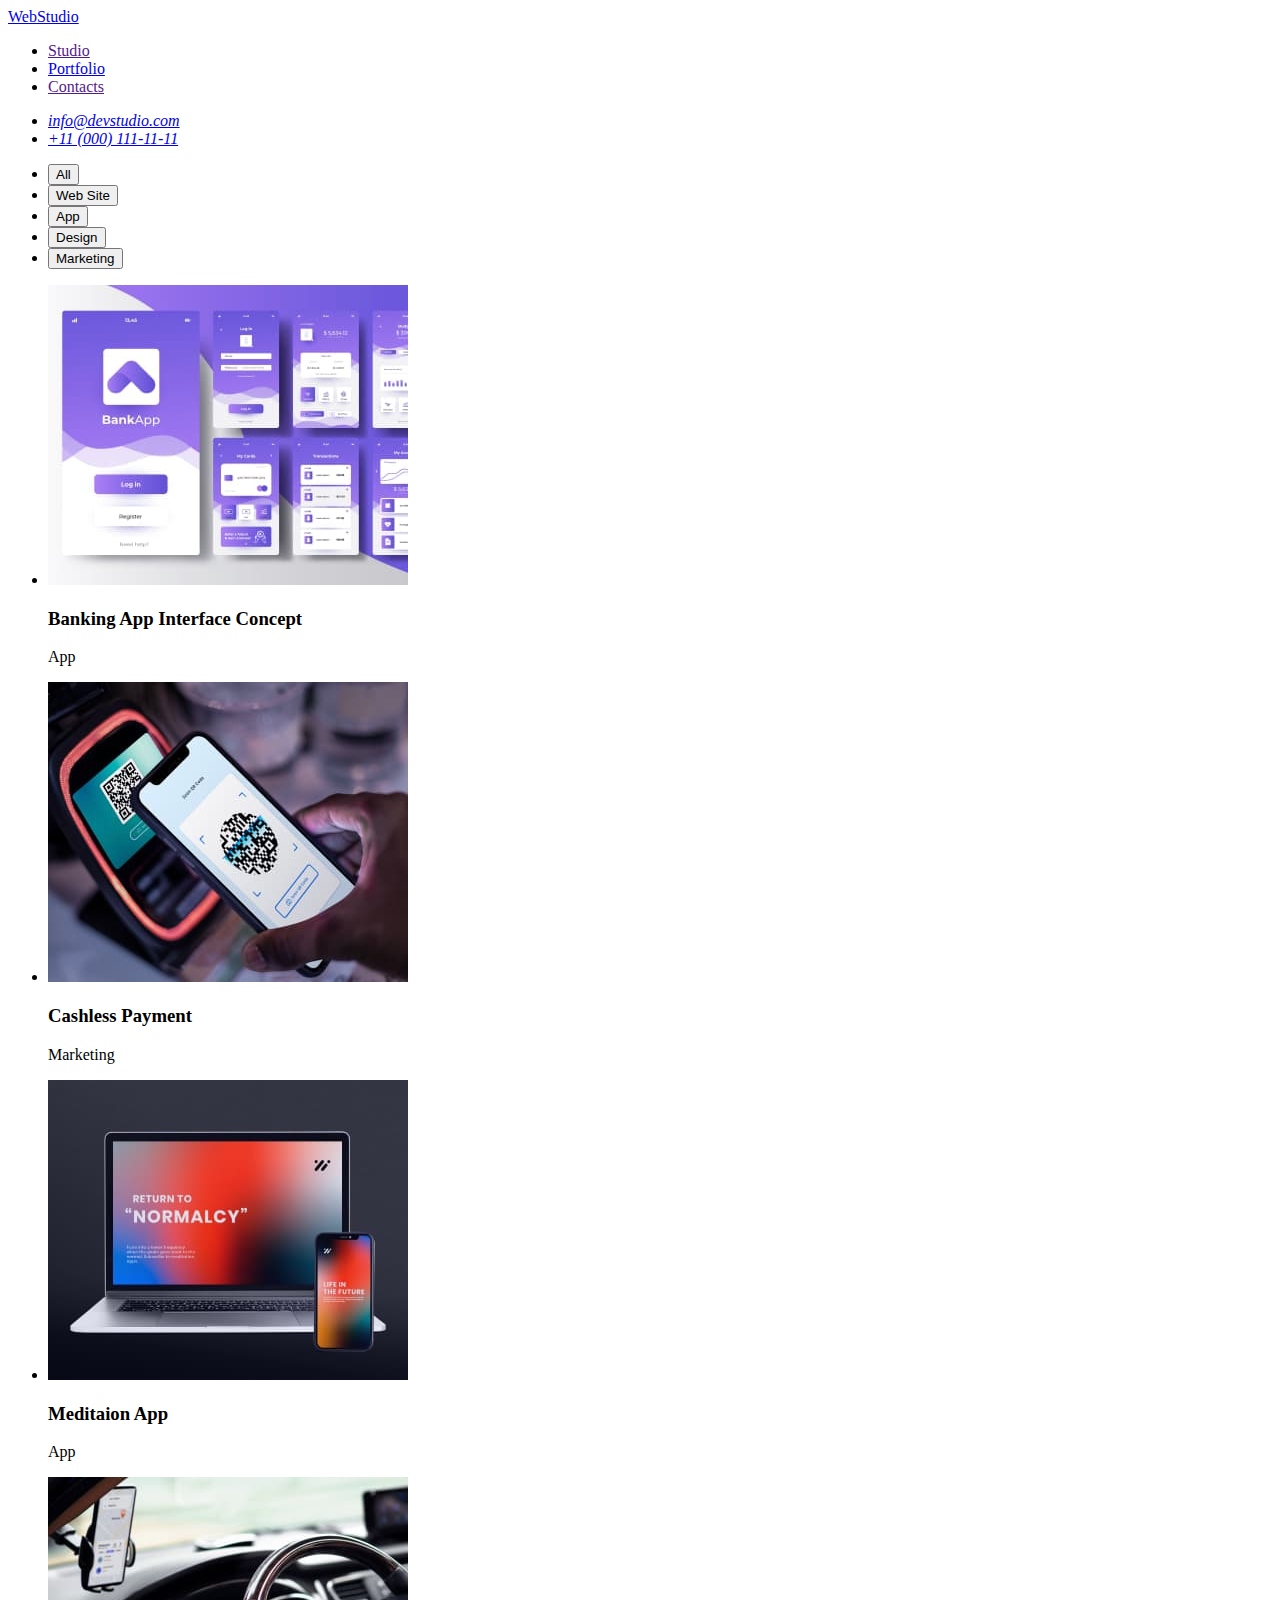
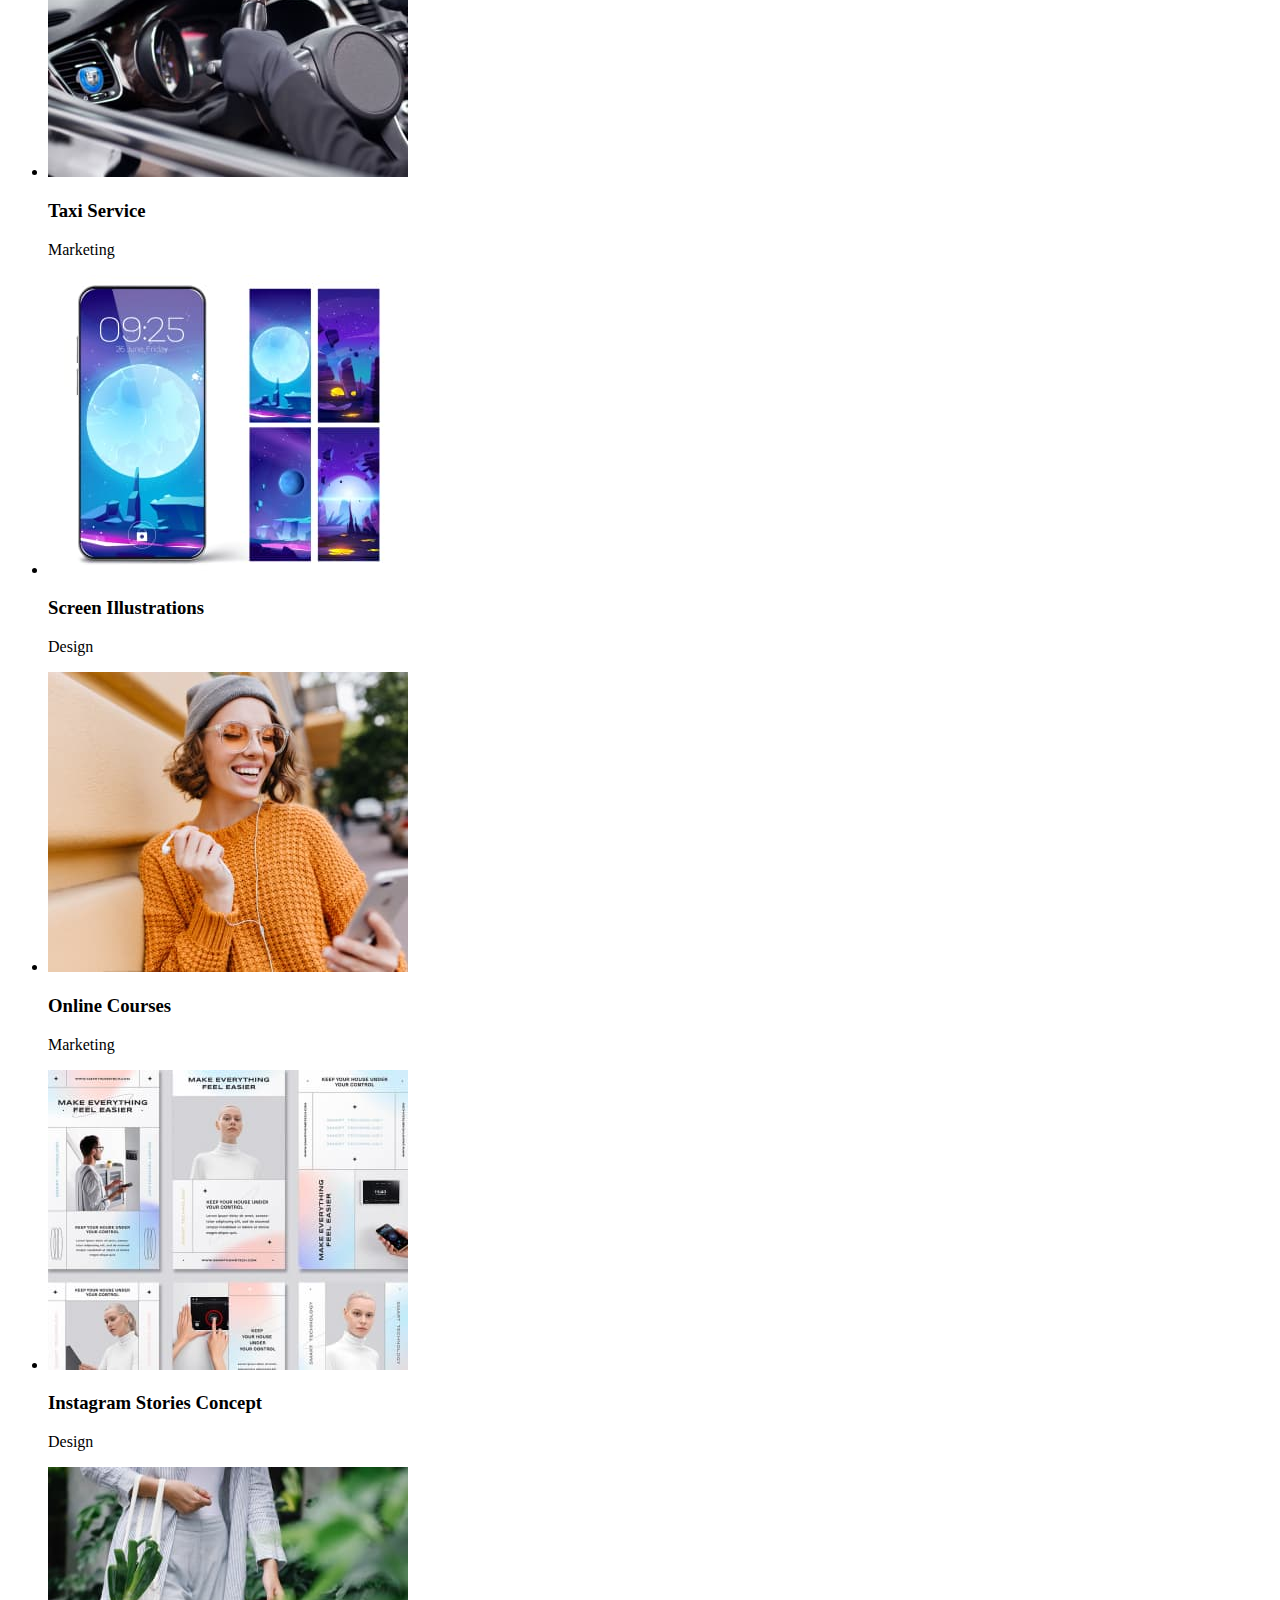
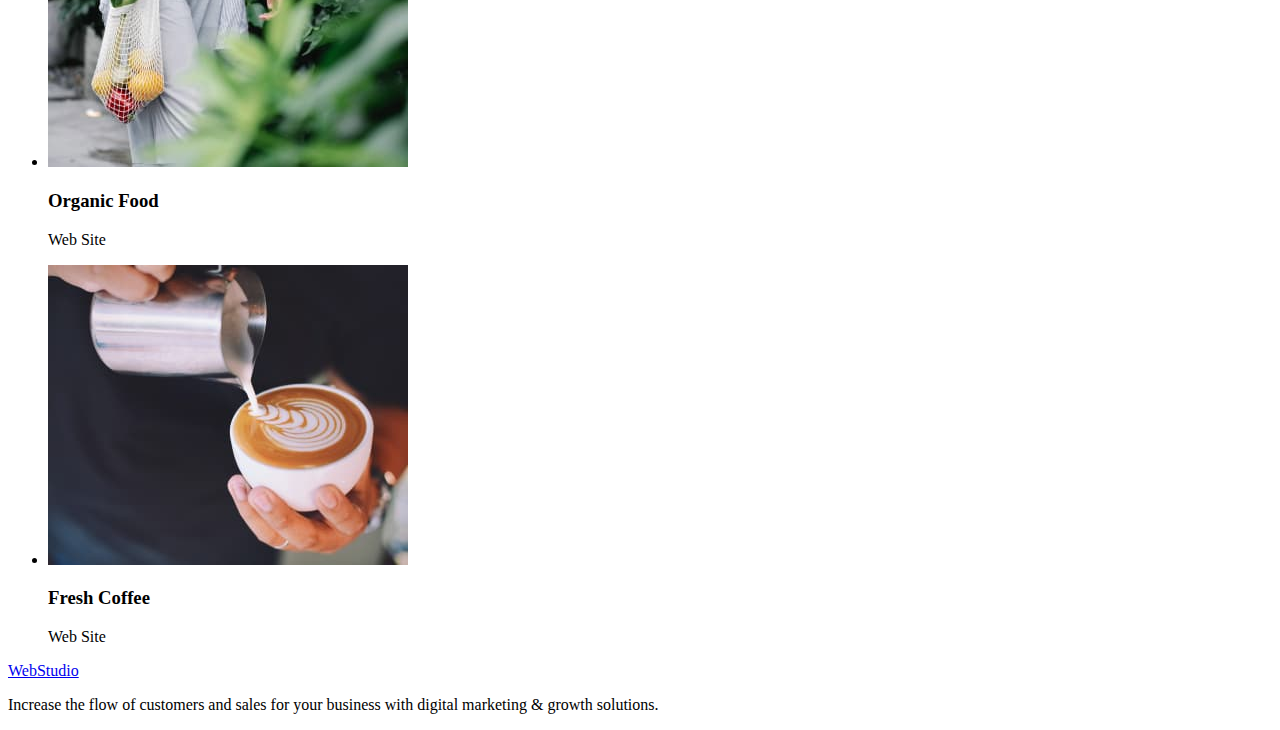
==== portfolio.htm @ b7dec353 "підключення стилів" ====
<!DOCTYPE html>
<html lang="en">

<head>
    <meta charset="UTF-8">
    <meta http-equiv="X-UA-Compatible" content="IE=edge">
    <meta name="viewport" content="width=device-width, initial-scale=1.0">
    <title>Портфоліо</title>
    <link rel="stylesheet" href="css/style.css">
</head>

<body>
    <header>
        <nav>
            <a href="./index.html">WebStudio</a>

            <ul>
                <li><a href="">Studio</a></li>
                <li><a href="./portfolio.htm">Portfolio</a></li>
                <li><a href="">Contacts</a></li>
            </ul>
        </nav>

        <address>
            <ul>
                <li><a href="mailto:info@devstudio.com">info@devstudio.com</a></li>
                <li><a href="tel:+110001111111">+11 (000) 111-11-11</a></li>
            </ul>
        </address>

    </header>
    <main>
        <section>
            <ul>
                <li>
                    <button type="button" id="">All</button>
                </li>
                <li>
                    <button type="button" id="">Web Site</button>
                </li>
                <li>
                    <button type="button" id="">App</button>
                </li>
                <li>
                    <button type="button" id="">Design</button>
                </li>
                <li><button type="button" id="">Marketing</button>
                </li>
            </ul>
        </section>
        <section>
            <ul>
                <li>
                    <img src="./images/img.jpg" alt="banking app" width="360">
                    <h3>Banking App Interface Concept</h3>
                    <p>App</p>
                </li>
                <li>
                    <img src="./images/qar.jpg" alt="cashless payment" width="360">
                    <h3>Cashless Payment</h3>
                    <p>Marketing</p>
                </li>
                <li>
                    <img src="./images/nout.jpg" alt="meditaion app" width="360">
                    <h3>Meditaion App</h3>
                    <p>App</p>
                </li>
                <li>
                    <img src="./images/car.jpg" alt="taxi service" width="360">
                    <h3>Taxi Service</h3>
                    <p>Marketing</p>
                </li>
                <li>
                    <img src="./images/fon.jpg" alt="screen illustrations" width="360">
                    <h3>Screen Illustrations</h3>
                    <p>Design</p>
                </li>
                <li>
                    <img src="./images/gerl.jpg" alt="online courses" width="360">
                    <h3>Online Courses</h3>
                    <p>Marketing</p>
                </li>
                <li>
                    <img src="./images/saints.jpg" alt="instagram stories concept" width="360">
                    <h3>Instagram Stories Concept</h3>
                    <p>Design</p>
                </li>
                <li>
                    <img src="./images/prodyktu.jpg" alt="organic food" width="360">
                    <h3>Organic Food</h3>
                    <p>Web Site</p>
                </li>
                <li>
                    <img src=".//images/coffee.jpg" alt="organic food" width="360">
                    <h3>Fresh Coffee</h3>
                    <p>Web Site</p>
                </li>
            </ul>
        </section>

    </main>
    <footer>
        <a href="./index.html">WebStudio</a>
        <p>Increase the flow of customers and sales for your business with digital marketing & growth solutions.</p>
    </footer>

</body>

</html>
---- css/style.css ----
:root{
--primary-text-color:#2E2F42;
--title-text-color:#434455;
--accent-color:#404BBF;


}

body {
    color: 434455;
    background-color: #fff;
}
.list {
    list-style: none;
}
/*колір основного тексту NAVY BLUE  #2E2F42*/
/*другорядний текст SLATE #434455*/
/*білий #FFFFFF*/
/*акцент #404BBF;*/
/*посилання IRIS #4D5AE5;*/
/*контейнер посилання #E7E9FC*/
/* CLOUD #F4F4FD;*/

.logo{
    #4D5AE5;
}

/* site nav */
.site-nav .link {
    color:var(--primary-text-color)
}
.site-nav .link:hover,
.site-nav .link:focus{
    color:var(--accent-color)
}
/* hero */
.hero{
    
}
.hero-title{
    color: #FFFFFF;
}

/* section */
.section{
    color: var(--primary-text-color)
}
.section-name{

}
.section-title{
    color:var(--title-text-color)
}
.feature-text{
    color: var(--title-text-color)
}
/* feature */
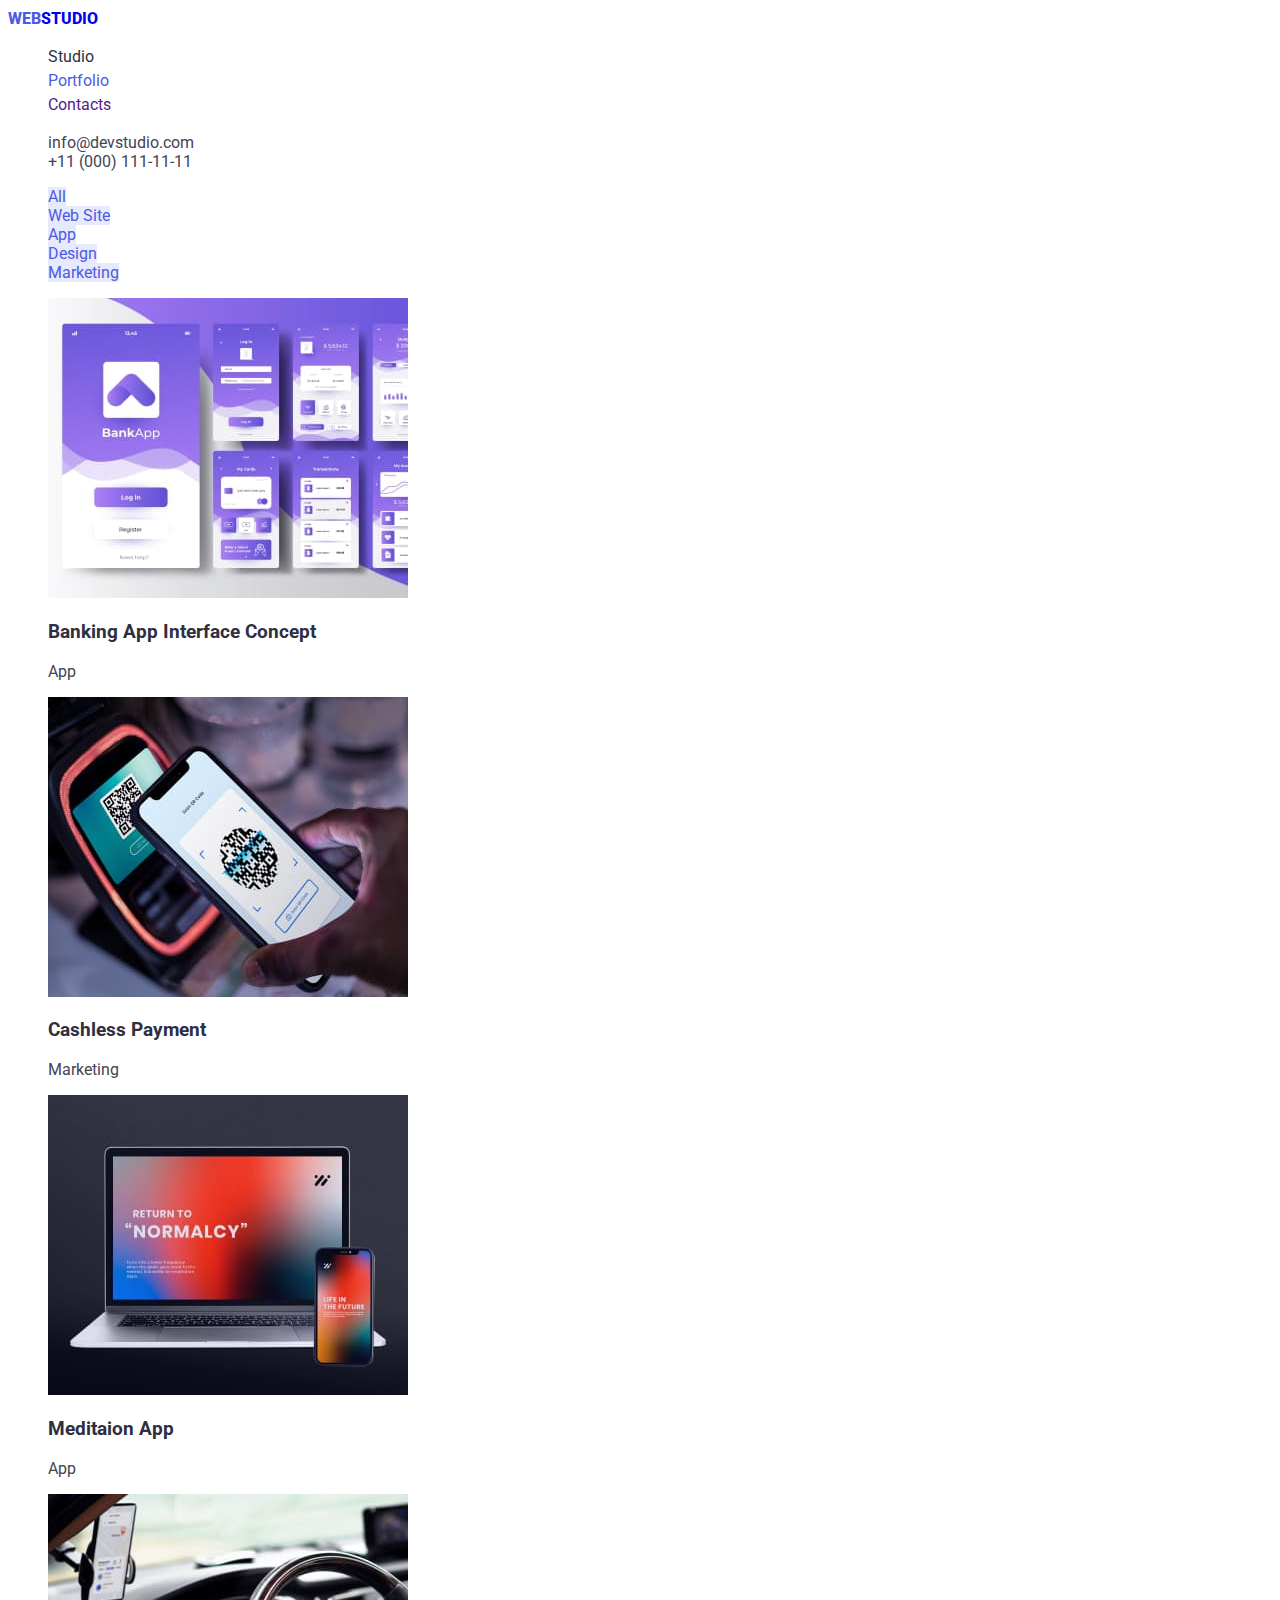
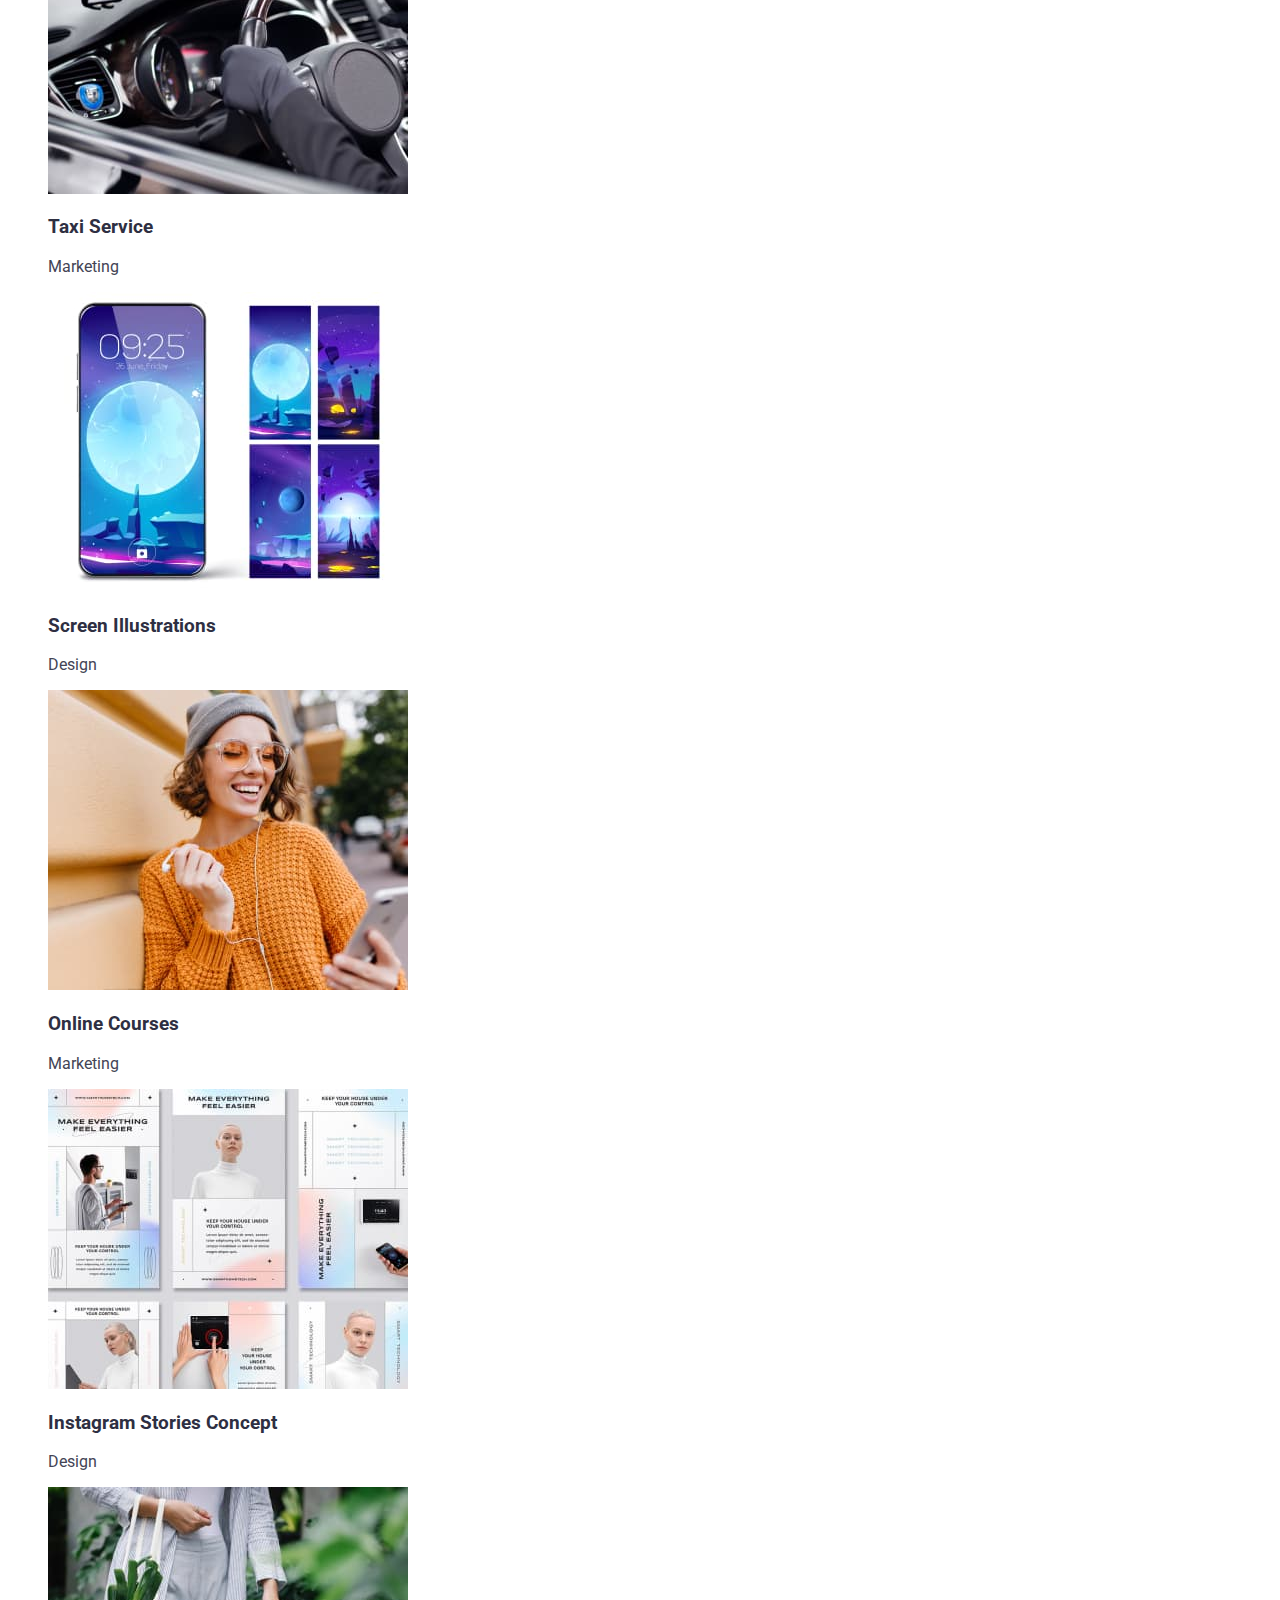
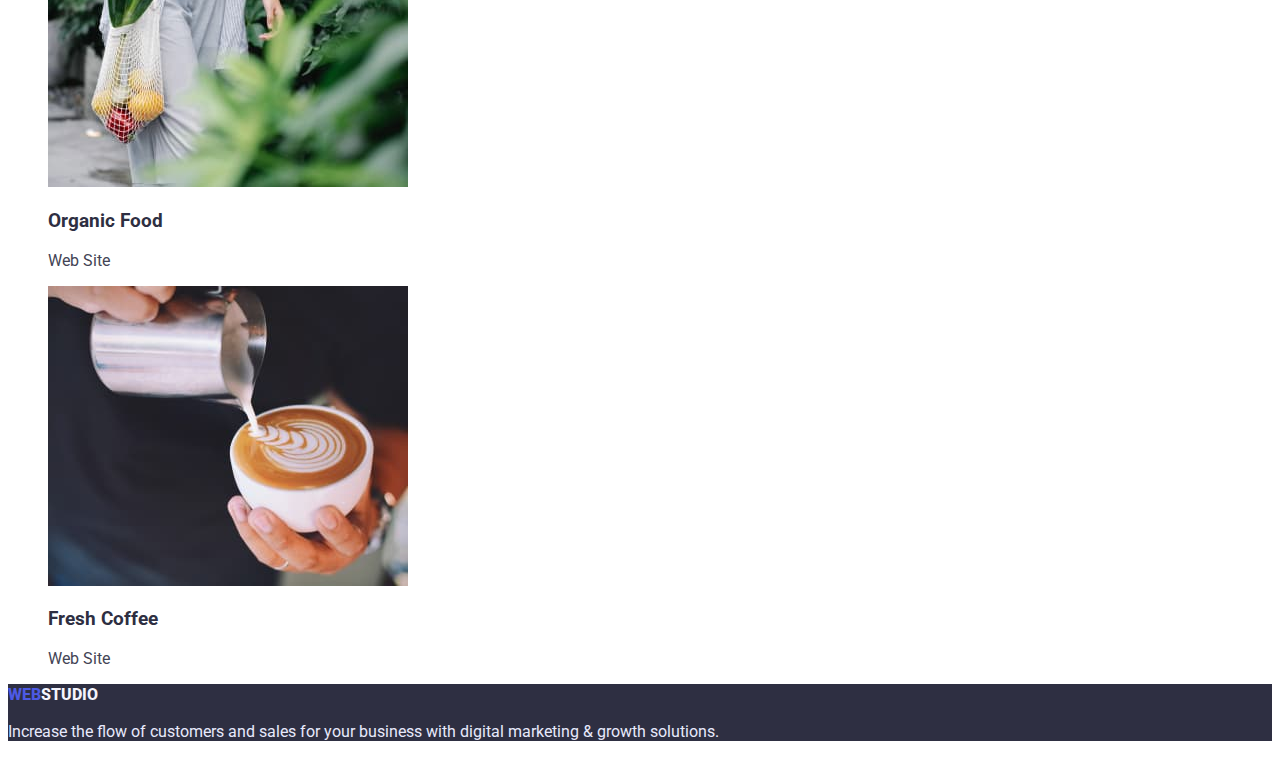
==== commit 6fabc8ce: "logo" ====
--- a/portfolio.htm
+++ b/portfolio.htm
@@ -6,102 +6,108 @@
     <meta http-equiv="X-UA-Compatible" content="IE=edge">
     <meta name="viewport" content="width=device-width, initial-scale=1.0">
     <title>Портфоліо</title>
+    <link rel="preconnect" href="https://fonts.googleapis.com">
+    <link rel="preconnect" href="https://fonts.gstatic.com" crossorigin>
+    <link href="https://fonts.googleapis.com/css2?family=Raleway:wght@800&family=Roboto:wght@400;500;700;900&display=swap"
+        rel="stylesheet">
     <link rel="stylesheet" href="css/style.css">
 </head>
 
 <body>
     <header>
         <nav>
-            <a href="./index.html">WebStudio</a>
+            <a href="./index.html" class="logo-header"><span class="web">Web</span>Studio</a>
 
-            <ul>
-                <li><a href="">Studio</a></li>
-                <li><a href="./portfolio.htm">Portfolio</a></li>
-                <li><a href="">Contacts</a></li>
+            <ul class="site-nav list">
+                <li><a href="./index.html" class="link">Studio</a></li>
+                <li><a href="./portfolio.htm" class="link current">Portfolio</a></li>
+                <li><a href="" class="linc">Contacts</a></li>
             </ul>
         </nav>
 
         <address>
-            <ul>
-                <li><a href="mailto:info@devstudio.com">info@devstudio.com</a></li>
-                <li><a href="tel:+110001111111">+11 (000) 111-11-11</a></li>
+            <ul class="auth-nav list">
+                <li><a href="mailto:info@devstudio.com" class="link">info@devstudio.com</a></li>
+                <li><a href="tel:+110001111111" class="link">+11 (000) 111-11-11</a></li>
             </ul>
         </address>
 
     </header>
     <main>
         <section>
-            <ul>
+            <ul class="button list">
                 <li>
-                    <button type="button" id="">All</button>
+                    <a href="" class="button secondary">All</a>
                 </li>
                 <li>
-                    <button type="button" id="">Web Site</button>
+                    <a href="" class="button secondary">Web Site</a>
                 </li>
                 <li>
-                    <button type="button" id="">App</button>
+                    <a href="" class="button secondary">App</a>
                 </li>
                 <li>
-                    <button type="button" id="">Design</button>
+                    <a href="" class="button secondary">Design</a>
                 </li>
-                <li><button type="button" id="">Marketing</button>
+                <li><a href="" class="button secondary">Marketing</a>
                 </li>
             </ul>
         </section>
-        <section>
-            <ul>
+        <section class="section">
+            <h1 class="visually-hidden"></h1>
+            <ul class="products list">
                 <li>
                     <img src="./images/img.jpg" alt="banking app" width="360">
-                    <h3>Banking App Interface Concept</h3>
+                    <h3 class="title">Banking App Interface Concept</h3>
                     <p>App</p>
                 </li>
                 <li>
                     <img src="./images/qar.jpg" alt="cashless payment" width="360">
-                    <h3>Cashless Payment</h3>
+                    <h3 class="title">Cashless Payment</h3>
                     <p>Marketing</p>
                 </li>
                 <li>
                     <img src="./images/nout.jpg" alt="meditaion app" width="360">
-                    <h3>Meditaion App</h3>
+                    <h3 class="title">Meditaion App</h3>
                     <p>App</p>
                 </li>
                 <li>
                     <img src="./images/car.jpg" alt="taxi service" width="360">
-                    <h3>Taxi Service</h3>
+                    <h3 class="title">Taxi Service</h3>
                     <p>Marketing</p>
                 </li>
                 <li>
                     <img src="./images/fon.jpg" alt="screen illustrations" width="360">
-                    <h3>Screen Illustrations</h3>
+                    <h3 class="title">Screen Illustrations</h3>
                     <p>Design</p>
                 </li>
                 <li>
                     <img src="./images/gerl.jpg" alt="online courses" width="360">
-                    <h3>Online Courses</h3>
+                    <h3 class="title">Online Courses</h3>
                     <p>Marketing</p>
                 </li>
                 <li>
                     <img src="./images/saints.jpg" alt="instagram stories concept" width="360">
-                    <h3>Instagram Stories Concept</h3>
+                    <h3 class="title">Instagram Stories Concept</h3>
                     <p>Design</p>
                 </li>
                 <li>
                     <img src="./images/prodyktu.jpg" alt="organic food" width="360">
-                    <h3>Organic Food</h3>
+                    <h3 class="title">Organic Food</h3>
                     <p>Web Site</p>
                 </li>
                 <li>
                     <img src=".//images/coffee.jpg" alt="organic food" width="360">
-                    <h3>Fresh Coffee</h3>
+                    <h3 class="title">Fresh Coffee</h3>
                     <p>Web Site</p>
                 </li>
             </ul>
         </section>
 
     </main>
-    <footer>
-        <a href="./index.html">WebStudio</a>
-        <p>Increase the flow of customers and sales for your business with digital marketing & growth solutions.</p>
+    <footer class="footer">
+        <a href="./index.html" class="logo-footer"><span class="web">Web</span><span class="studio">studio</span></a>
+        <p class="title">Increase the flow of customers and sales for your business with digital marketing &amp; growth
+            solutions.</p>
     </footer>
 
 </body>
--- a/css/style.css
+++ b/css/style.css
@@ -2,14 +2,32 @@
 --primary-text-color:#2E2F42;
 --title-text-color:#434455;
 --accent-color:#404BBF;
+--background-color: #fff;
+--button-color: #4D5AE5;
+--button-secondary:#E7E9FC;
+--footer-text: #E7E9FC;
+--logo-web:#4D5AE5;
+--logo-footer-studio:#F4F4FD;
+--wite-color-text:#fff;
+--background-team:#F4F4FD;
+
+
 
 
 }
 
 body {
-    color: 434455;
-    background-color: #fff;
+    color: var(--title-text-color);
+    background-color: var(--background-color);
+
+    font-family: roboto, sans-serif; 
 }
+a {
+    outline:none;
+    text-decoration: none;
+}
+
+
 .list {
     list-style: none;
 }
@@ -21,38 +39,128 @@
 /*контейнер посилання #E7E9FC*/
 /* CLOUD #F4F4FD;*/
 
-.logo{
-    #4D5AE5;
+/* logo-header */
+
+.logo-header{
+    text-transform: uppercase; cursive;
+    font-weight: 800;
+    line-height: 1.33;
 }
+.web{
+    color: var(--logo-web);
+}
+
+/* logo-footer */
+
+.logo-footer{
+    text-transform: uppercase; cursive;
+    font-weight: 800;
+    line-height: 1.34;
+}
+.web {
+    color: var(--logo-web);
+}
+.studio{
+    color: var(--logo-footer-studio);
+}
+
 
 /* site nav */
 .site-nav .link {
     color:var(--primary-text-color)
 }
-.site-nav .link:hover,
+.site-nav .link:hover, 
 .site-nav .link:focus{
     color:var(--accent-color)
 }
+.site-nav .link.current {
+    color: var(--button-color);
+}
+.site-nav{
+    line-height: 1.5;
+}
+.auth-nav .link{
+    color: var(--title-text-color);
+}
+/* address */
+.auth-nav{
+    font-style: normal
+}
+.auth-nav .link:hover,
+.auth-nav .link:focus{
+    color: var(--accent-color);
+}
+
+
 /* hero */
 .hero{
     
 }
 .hero-title{
-    color: #FFFFFF;
+    color: var(--wite-color-text)
 }
 
 /* section */
-.section{
-    color: var(--primary-text-color)
+
+
+.section-title{
+    color:var(--primary-text-color)
 }
-.section-name{
+.transform{
+    text-transform: capitalize
+}
 
+/* feature */
+.feature-list .title{
+color: var(--primary-text-color);
 }
-.section-title{
-    color:var(--title-text-color)
+
+/* examples */
+
+.section-team{
+    background-color: var(--background-team);
 }
-.feature-text{
-    color: var(--title-text-color)
+.team .title {
+    color: var(--primary-text-color);
 }
-/* feature */
 
+/* button */
+.button {
+    font-family: inherit
+}
+.button.primary{
+    color: var(--wite-color-text);
+    background-color: var(--button-color);
+}
+
+/* footer */
+.footer{
+    background-color: var(--primary-text-color)
+}
+
+/* portfolio */
+
+.button.secondary{
+    color: var(--button-color);
+    background-color: var(--button-secondary);
+}
+.products .title {
+    color: var(--primary-text-color);
+}
+.footer .title{
+    color: var(--footer-text)
+}
+
+/* hidden */
+.visually-hidden {
+    position: absolute;
+    white-space: nowrap;
+    width: 1px;
+    height: 1px;
+    overflow: hidden;
+    border: 0;
+    padding: 0;
+    clip: rect(0 0 0 0);
+    clip-path: inset(50%);
+    margin: -1px;
+}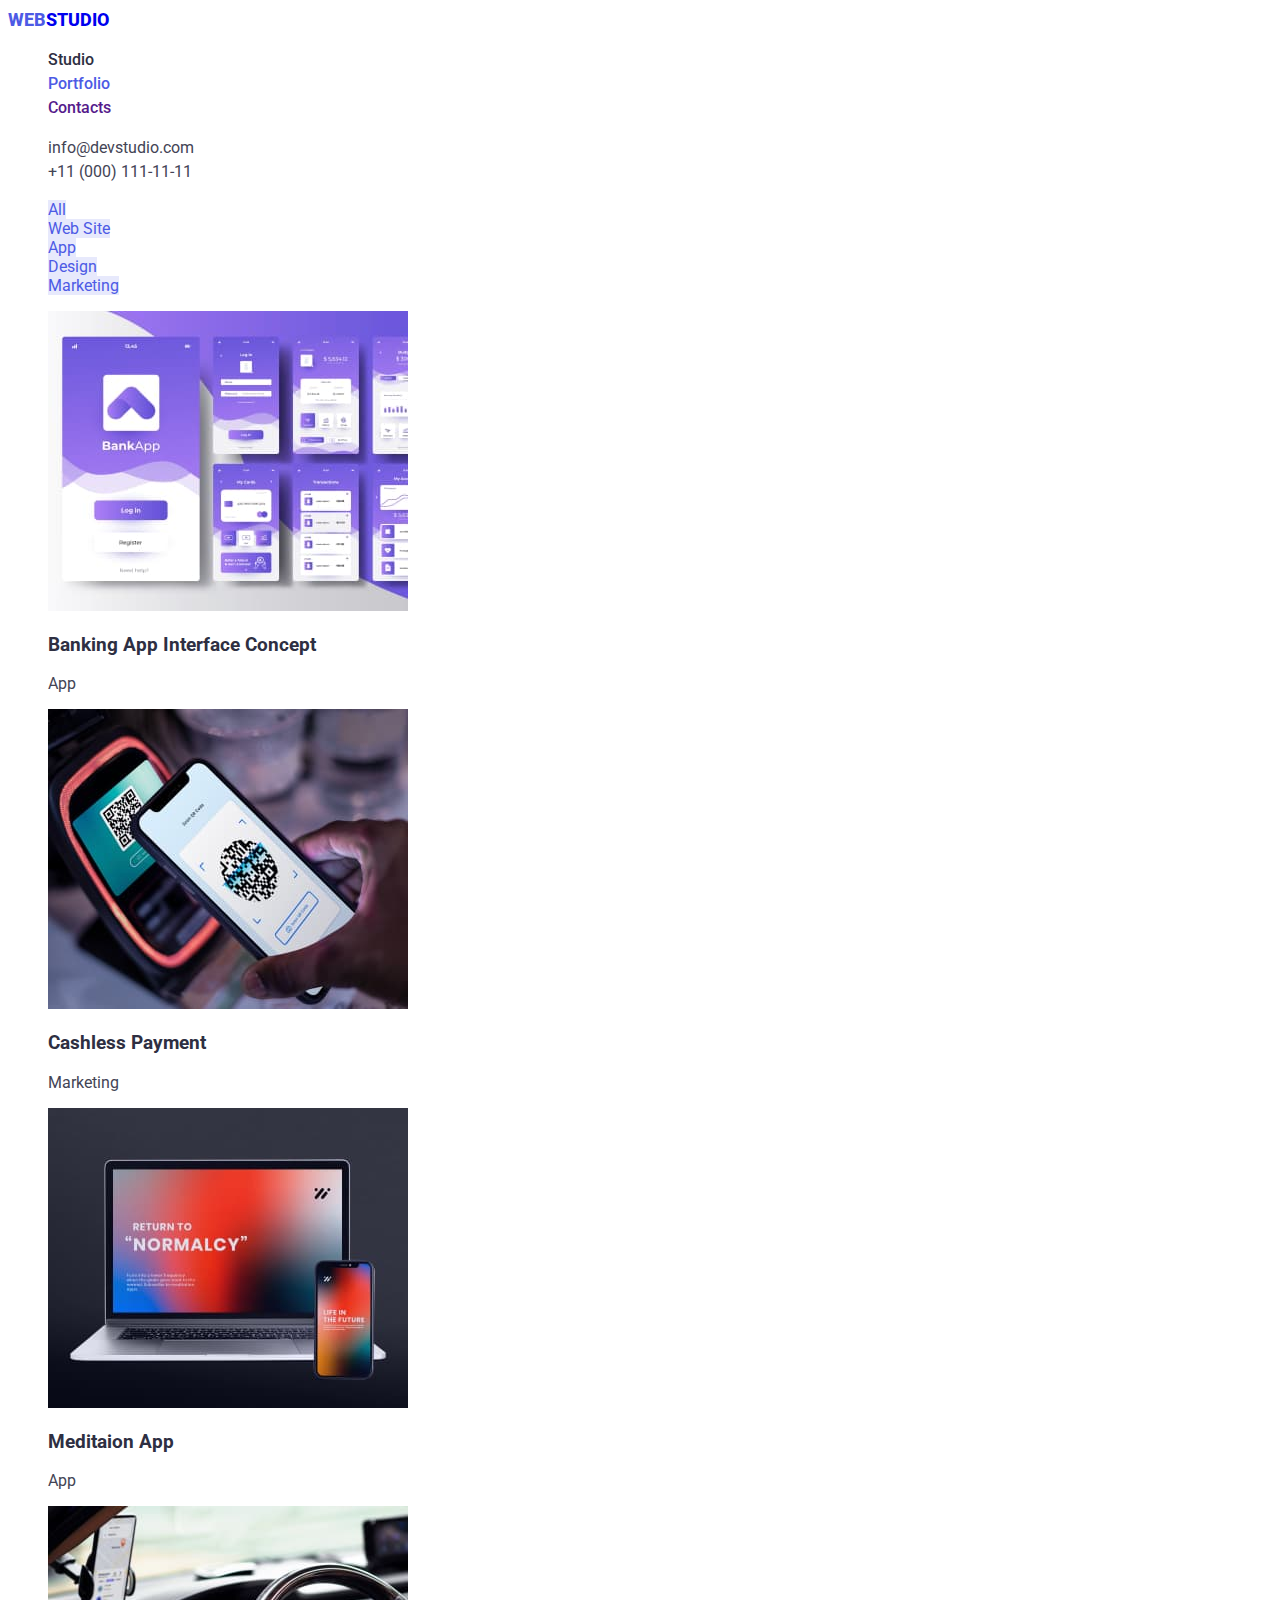
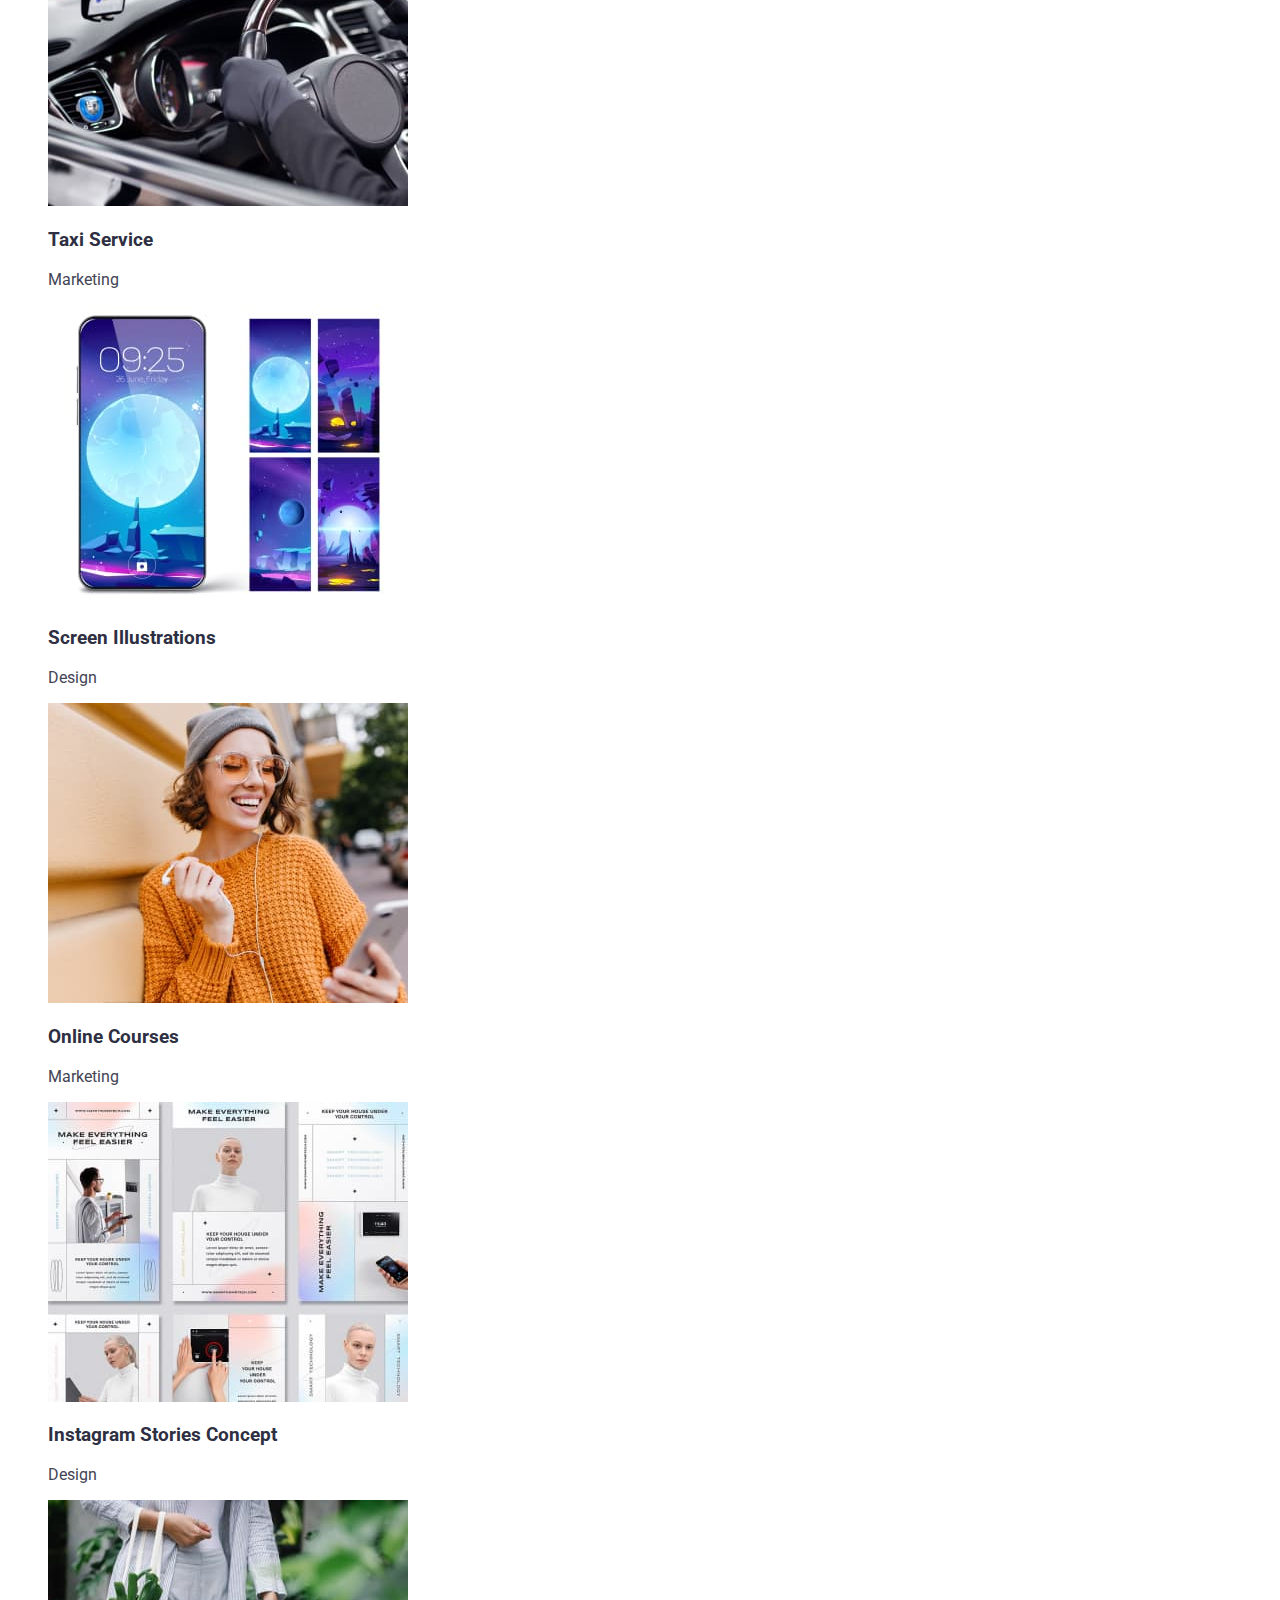
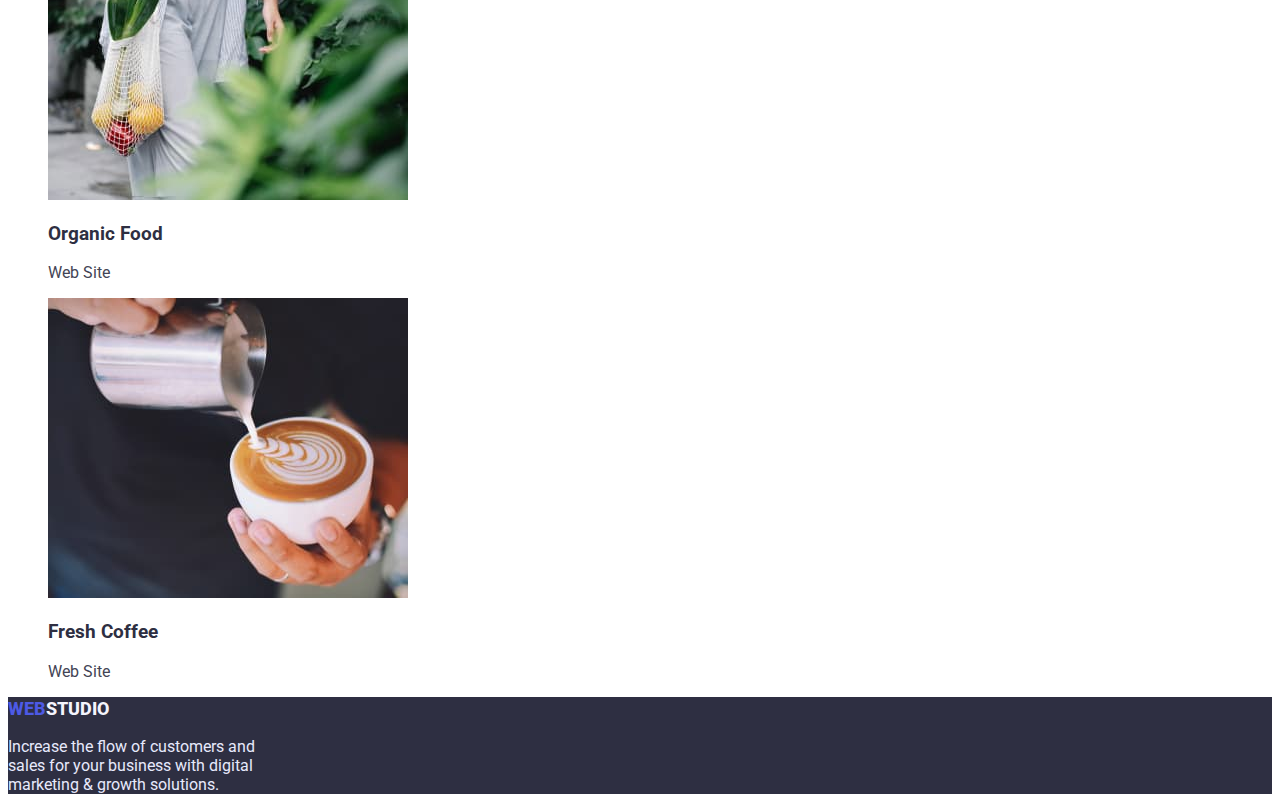
==== commit cbdb3827: "portfolio" ====
--- a/portfolio.htm
+++ b/portfolio.htm
@@ -106,8 +106,9 @@
     </main>
     <footer class="footer">
         <a href="./index.html" class="logo-footer"><span class="web">Web</span><span class="studio">studio</span></a>
-        <p class="title">Increase the flow of customers and sales for your business with digital marketing &amp; growth
-            solutions.</p>
+        <p class="title">Increase the flow of customers and <br>
+            sales for your business with digital<br>
+            marketing &amp; growth solutions.</p>
     </footer>
 
 </body>
--- a/css/style.css
+++ b/css/style.css
@@ -44,6 +44,7 @@
 .logo-header{
     text-transform: uppercase; cursive;
     font-weight: 800;
+    font-size: 18px;
     line-height: 1.33;
 }
 .web{
@@ -55,6 +56,7 @@
 .logo-footer{
     text-transform: uppercase; cursive;
     font-weight: 800;
+    font-size: 18px;
     line-height: 1.34;
 }
 .web {
@@ -77,14 +79,20 @@
     color: var(--button-color);
 }
 .site-nav{
+    font-size: 16px;
+    font-weight: 500;
     line-height: 1.5;
+    
 }
 .auth-nav .link{
     color: var(--title-text-color);
 }
 /* address */
 .auth-nav{
-    font-style: normal
+    font-style: normal;
+    font-weight: 400;
+    font-size: 16px;
+    line-height: 1.5;
 }
 .auth-nav .link:hover,
 .auth-nav .link:focus{
@@ -94,17 +102,27 @@
 
 /* hero */
 .hero{
+    background: #2E2F42;
     
 }
 .hero-title{
-    color: var(--wite-color-text)
+    color: var(--wite-color-text);
+    font-family: 'Roboto';
+        font-style: normal;
+        font-weight: 700;
+        font-size: 56px;
+        line-height: 1.07;
 }
 
 /* section */
 
-
+.section-specifics{
+    background: var(--background-color);
+}
 .section-title{
-    color:var(--primary-text-color)
+    color:var(--primary-text-color);
+    font-size: 36px;
+    line-height: 1.11;
 }
 .transform{
     text-transform: capitalize
@@ -114,8 +132,24 @@
 .feature-list .title{
 color: var(--primary-text-color);
 }
+.feature-title{
+    font-weight: 500;
+    font-size: 20px;
+    line-height: 1.2;
+}
+.feature-text{
+    font-size: 16px;
+    line-height: 1.5;
+}
+
+/* section-doing */
+.section-doing{
+    background: var(--background-color);
+}
+
 
 /* examples */
+
 
 .section-team{
     background-color: var(--background-team);
@@ -131,6 +165,7 @@
 .button.primary{
     color: var(--wite-color-text);
     background-color: var(--button-color);
+    
 }
 
 /* footer */
@@ -143,6 +178,7 @@
 .button.secondary{
     color: var(--button-color);
     background-color: var(--button-secondary);
+    
 }
 .products .title {
     color: var(--primary-text-color);
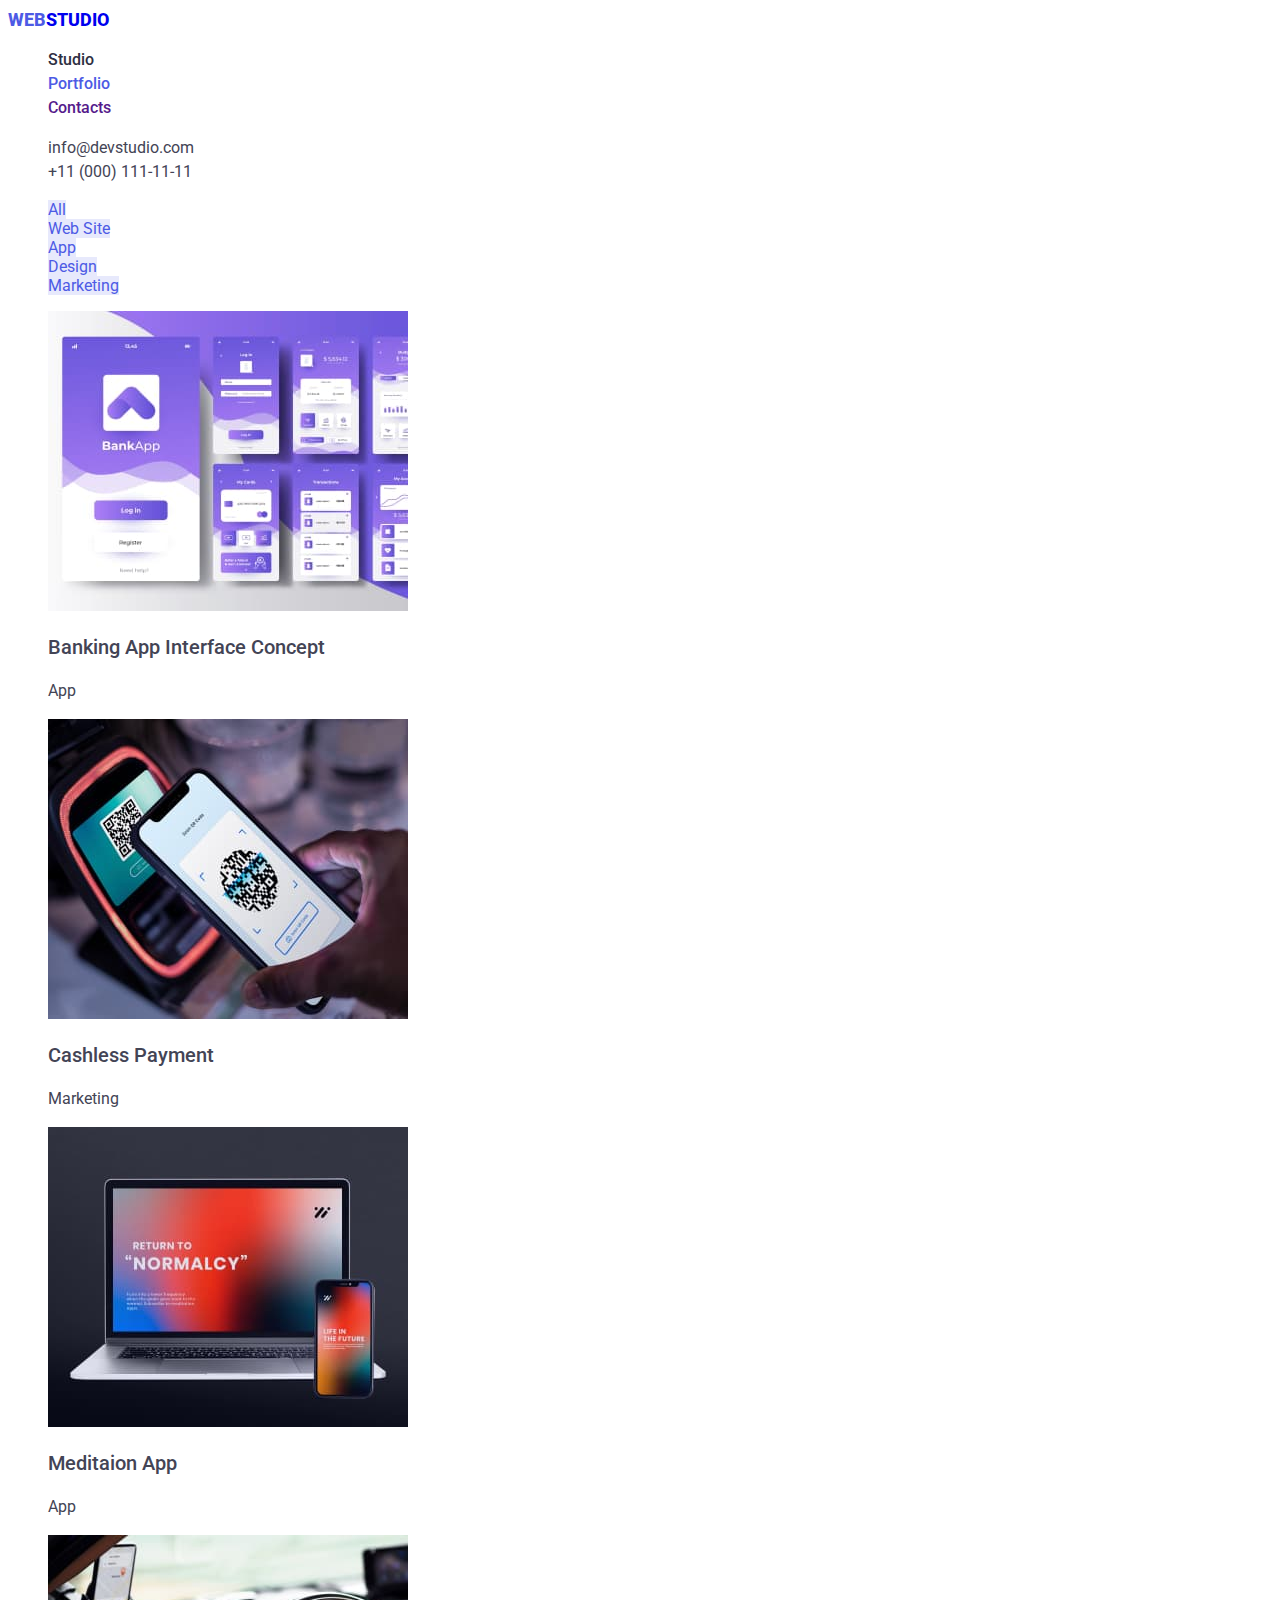
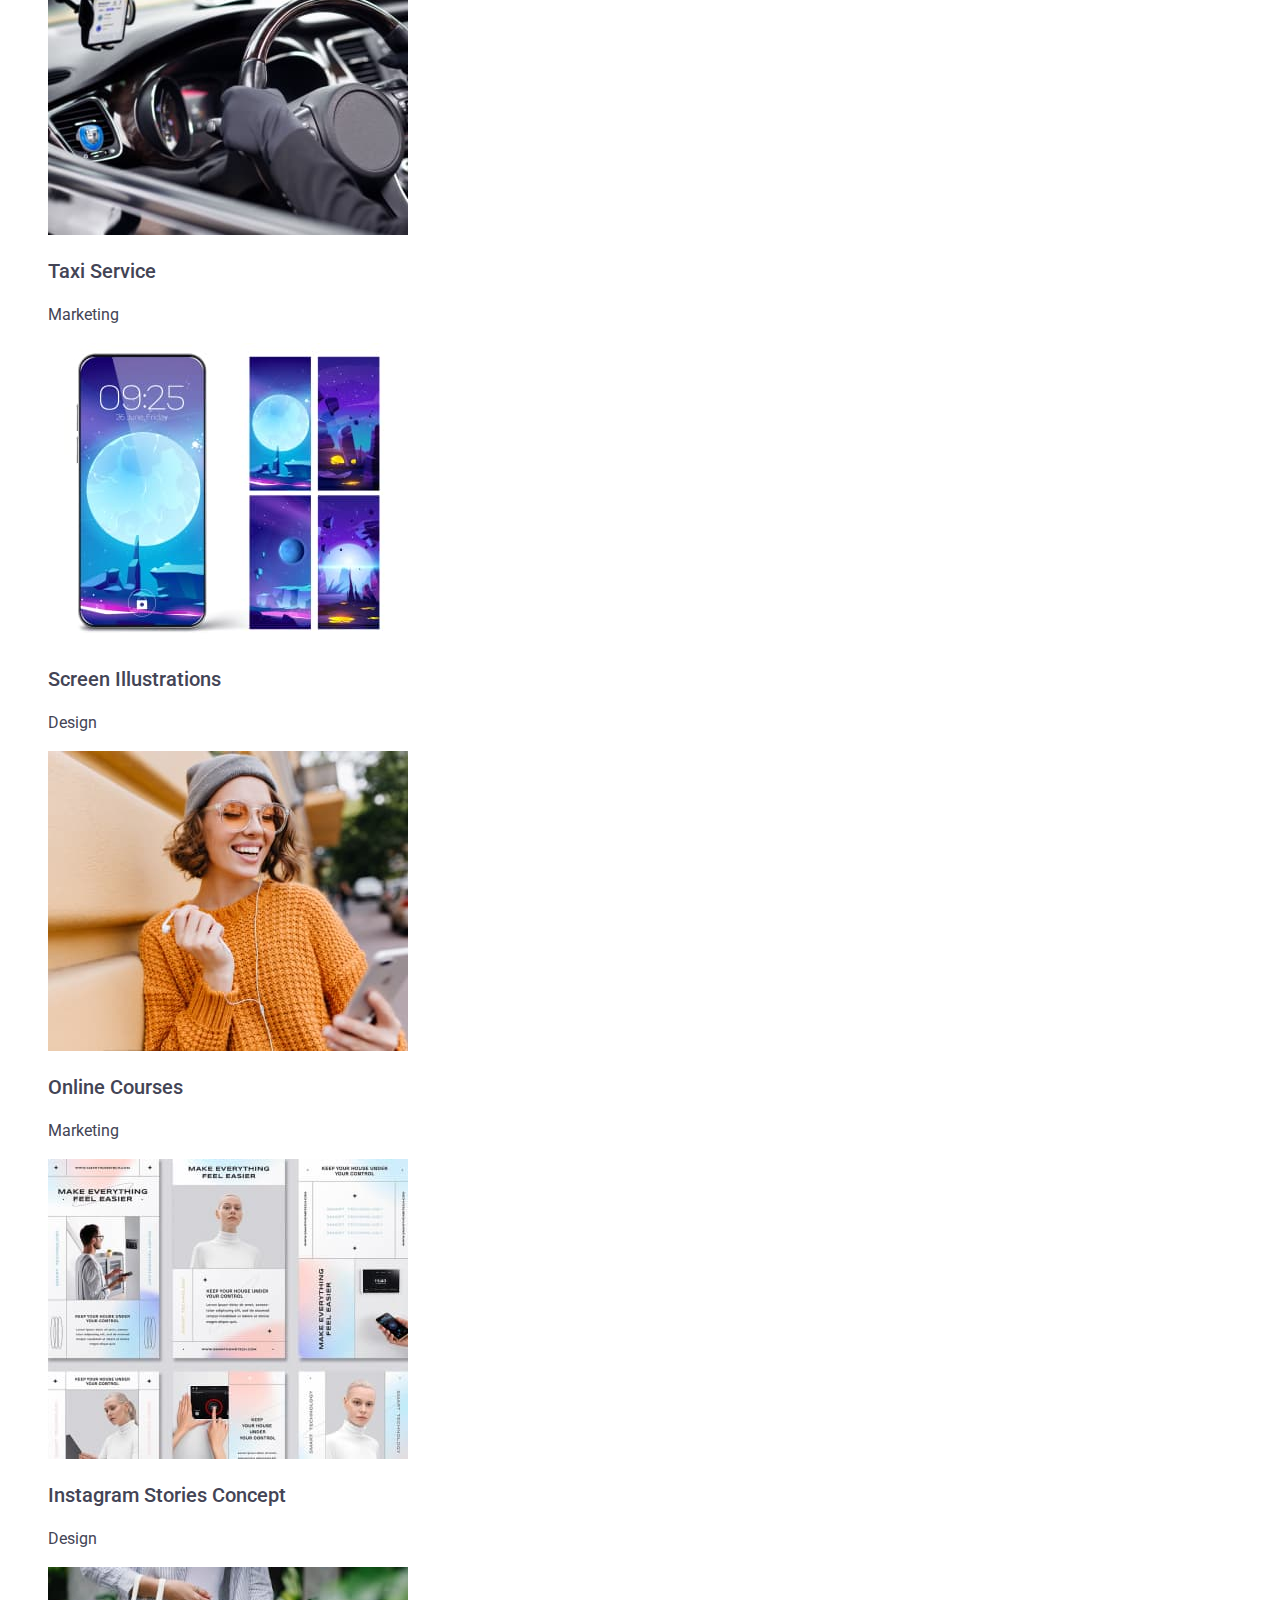
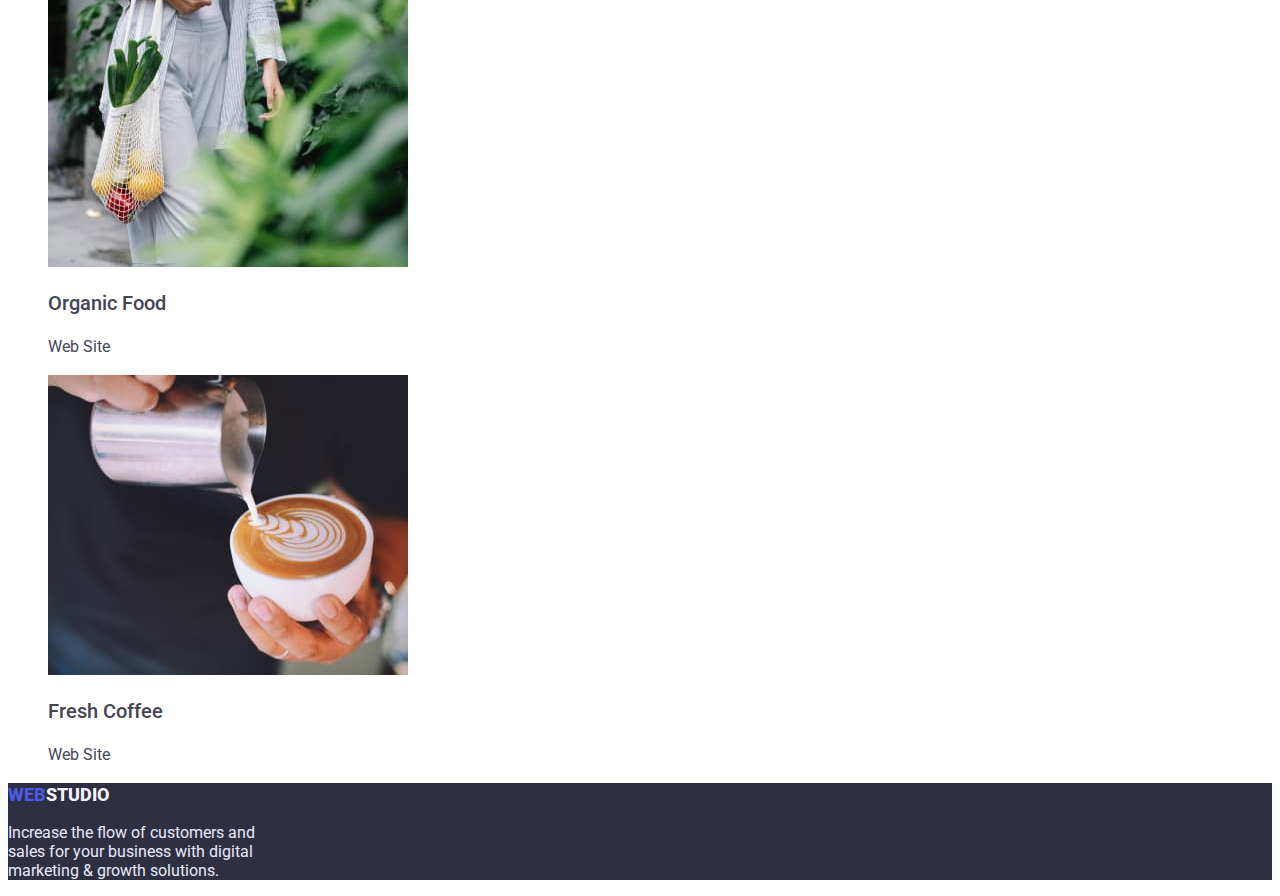
==== commit 2ed055b5: "+схованний заголовок" ====
--- a/portfolio.htm
+++ b/portfolio.htm
@@ -8,7 +8,8 @@
     <title>Портфоліо</title>
     <link rel="preconnect" href="https://fonts.googleapis.com">
     <link rel="preconnect" href="https://fonts.gstatic.com" crossorigin>
-    <link href="https://fonts.googleapis.com/css2?family=Raleway:wght@800&family=Roboto:wght@400;500;700;900&display=swap"
+    <link
+        href="https://fonts.googleapis.com/css2?family=Raleway:wght@800&family=Roboto:wght@400;500;700;900&display=swap"
         rel="stylesheet">
     <link rel="stylesheet" href="css/style.css">
 </head>
@@ -34,7 +35,7 @@
 
     </header>
     <main>
-        <section>
+        <section class="section-btn">
             <ul class="button list">
                 <li>
                     <a href="" class="button secondary">All</a>
@@ -52,53 +53,53 @@
                 </li>
             </ul>
         </section>
-        <section class="section">
-            <h1 class="visually-hidden"></h1>
+        <section class="section-photo">
+            <h1 class="visually-hidden">photo</h1>
             <ul class="products list">
                 <li>
                     <img src="./images/img.jpg" alt="banking app" width="360">
-                    <h3 class="title">Banking App Interface Concept</h3>
-                    <p>App</p>
+                    <h3 class="feature-title">Banking App Interface Concept</h3>
+                    <p class="feature-text">App</p>
                 </li>
                 <li>
                     <img src="./images/qar.jpg" alt="cashless payment" width="360">
-                    <h3 class="title">Cashless Payment</h3>
-                    <p>Marketing</p>
+                    <h3 class="feature-title">Cashless Payment</h3>
+                    <p class="feature-text">Marketing</p>
                 </li>
                 <li>
                     <img src="./images/nout.jpg" alt="meditaion app" width="360">
-                    <h3 class="title">Meditaion App</h3>
-                    <p>App</p>
+                    <h3 class="feature-title">Meditaion App</h3>
+                    <p class="feature-text">App</p>
                 </li>
                 <li>
                     <img src="./images/car.jpg" alt="taxi service" width="360">
-                    <h3 class="title">Taxi Service</h3>
-                    <p>Marketing</p>
+                    <h3 class="feature-title">Taxi Service</h3>
+                    <p class="feature-text">Marketing</p>
                 </li>
                 <li>
                     <img src="./images/fon.jpg" alt="screen illustrations" width="360">
-                    <h3 class="title">Screen Illustrations</h3>
-                    <p>Design</p>
+                    <h3 class="feature-title">Screen Illustrations</h3>
+                    <p class="feature-text">Design</p>
                 </li>
                 <li>
                     <img src="./images/gerl.jpg" alt="online courses" width="360">
-                    <h3 class="title">Online Courses</h3>
-                    <p>Marketing</p>
+                    <h3 class="feature-title">Online Courses</h3>
+                    <p class="feature-text">Marketing</p>
                 </li>
                 <li>
                     <img src="./images/saints.jpg" alt="instagram stories concept" width="360">
-                    <h3 class="title">Instagram Stories Concept</h3>
-                    <p>Design</p>
+                    <h3 class="feature-title">Instagram Stories Concept</h3>
+                    <p class="feature-text">Design</p>
                 </li>
                 <li>
                     <img src="./images/prodyktu.jpg" alt="organic food" width="360">
-                    <h3 class="title">Organic Food</h3>
-                    <p>Web Site</p>
+                    <h3 class="feature-title">Organic Food</h3>
+                    <p class="feature-text">Web Site</p>
                 </li>
                 <li>
                     <img src=".//images/coffee.jpg" alt="organic food" width="360">
-                    <h3 class="title">Fresh Coffee</h3>
-                    <p>Web Site</p>
+                    <h3 class="feature-title">Fresh Coffee</h3>
+                    <p class="feature-text">Web Site</p>
                 </li>
             </ul>
         </section>
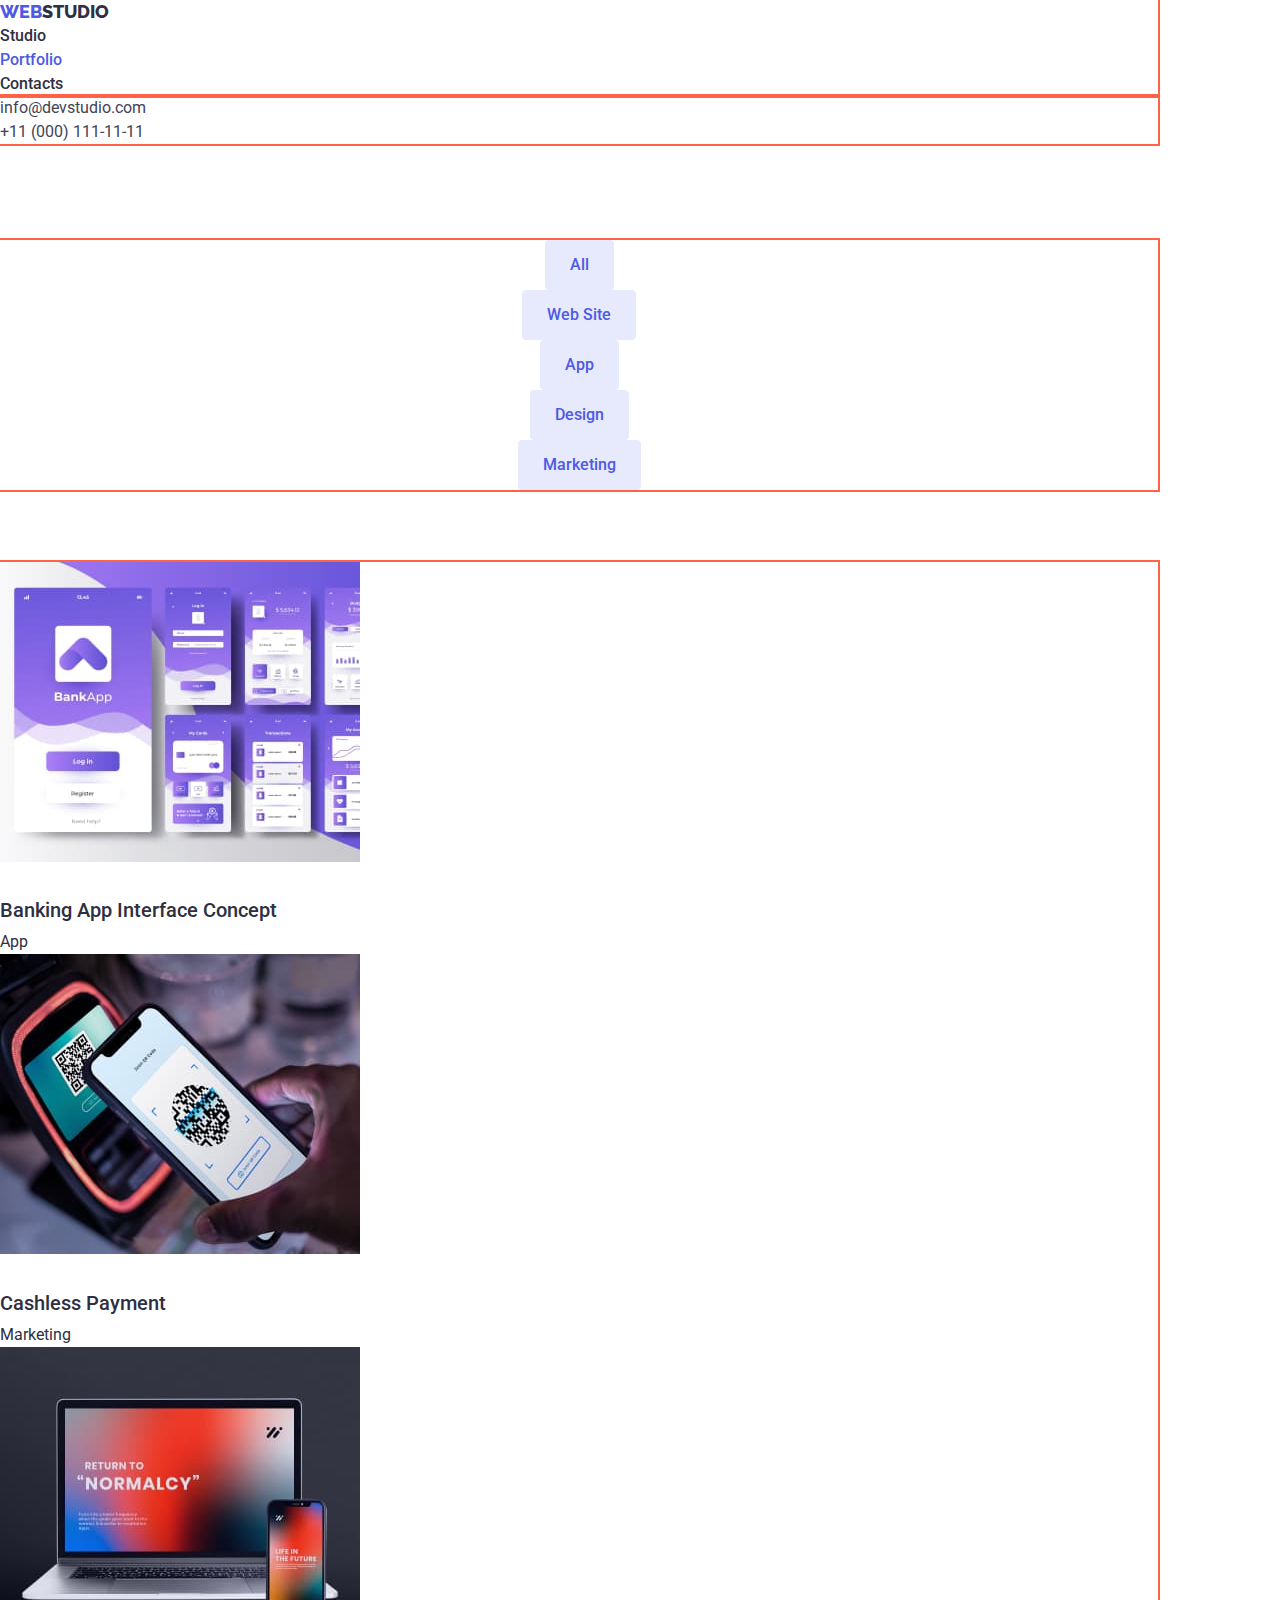
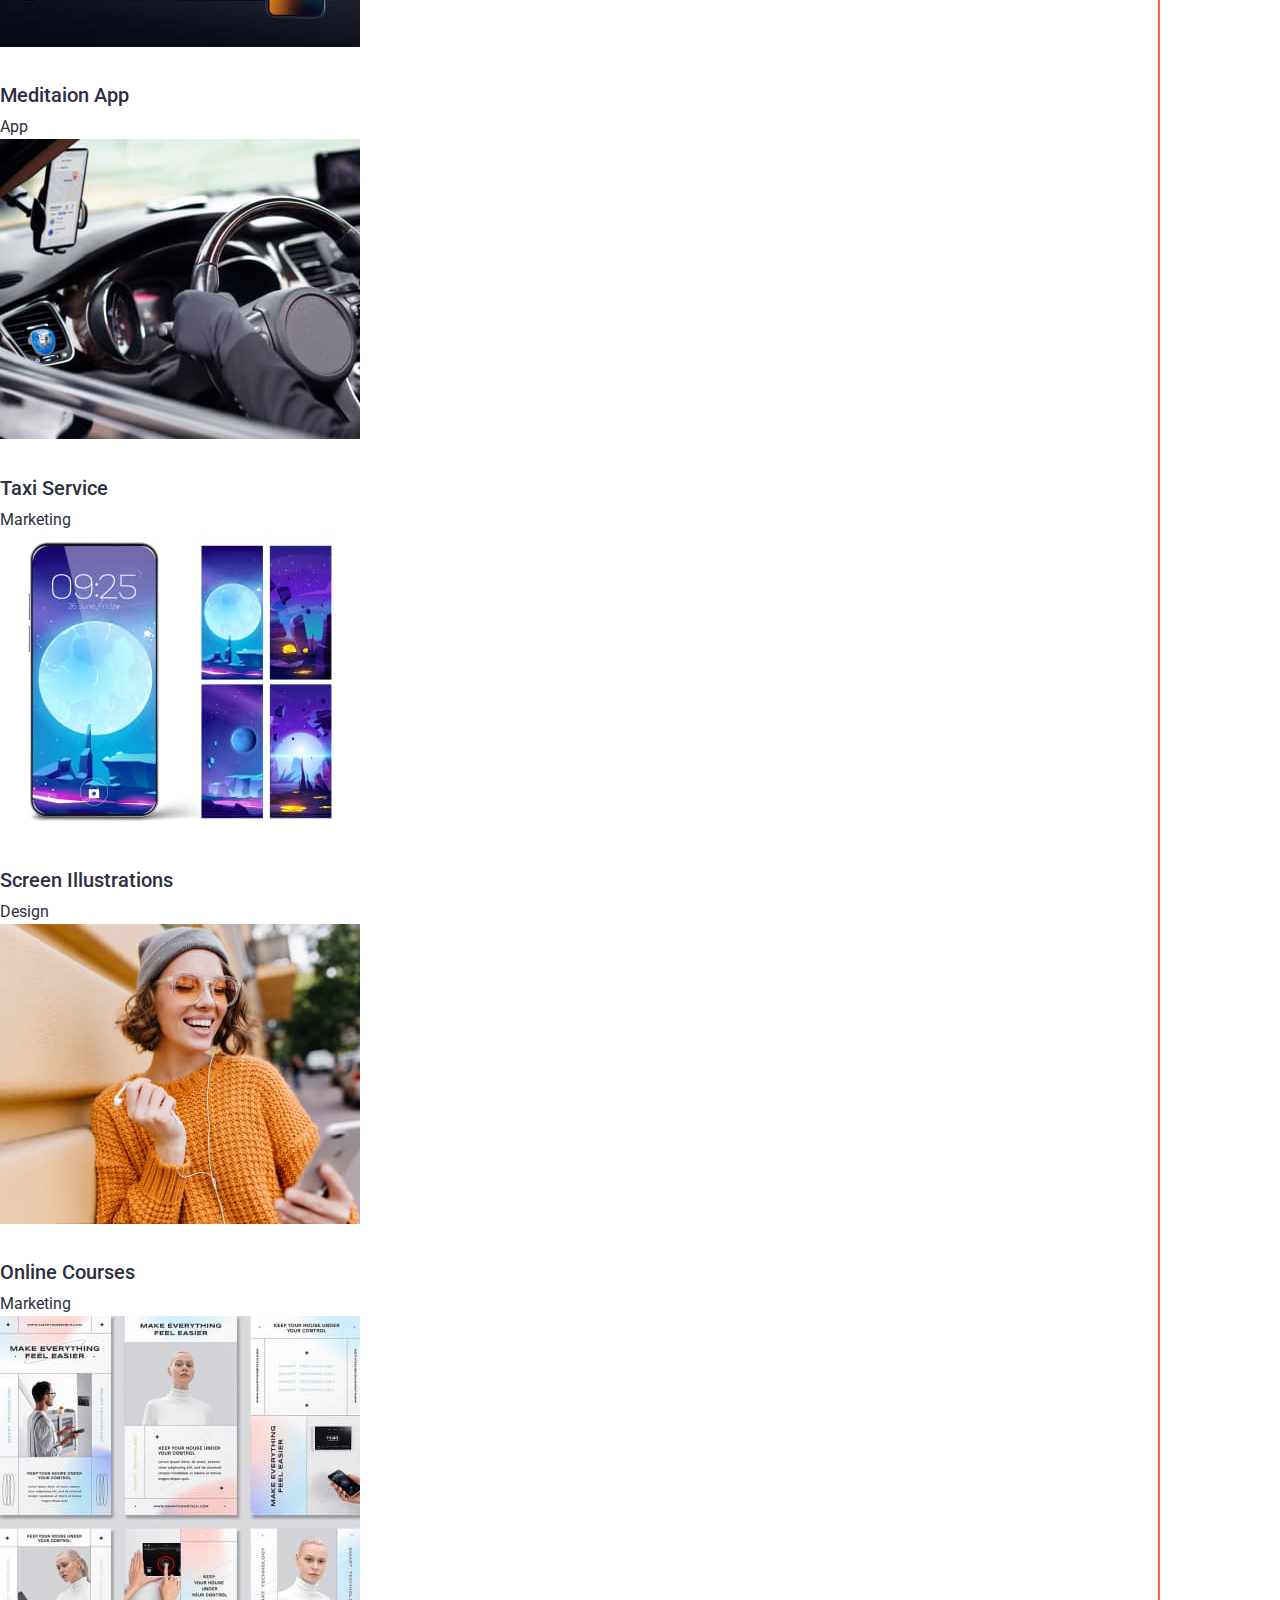
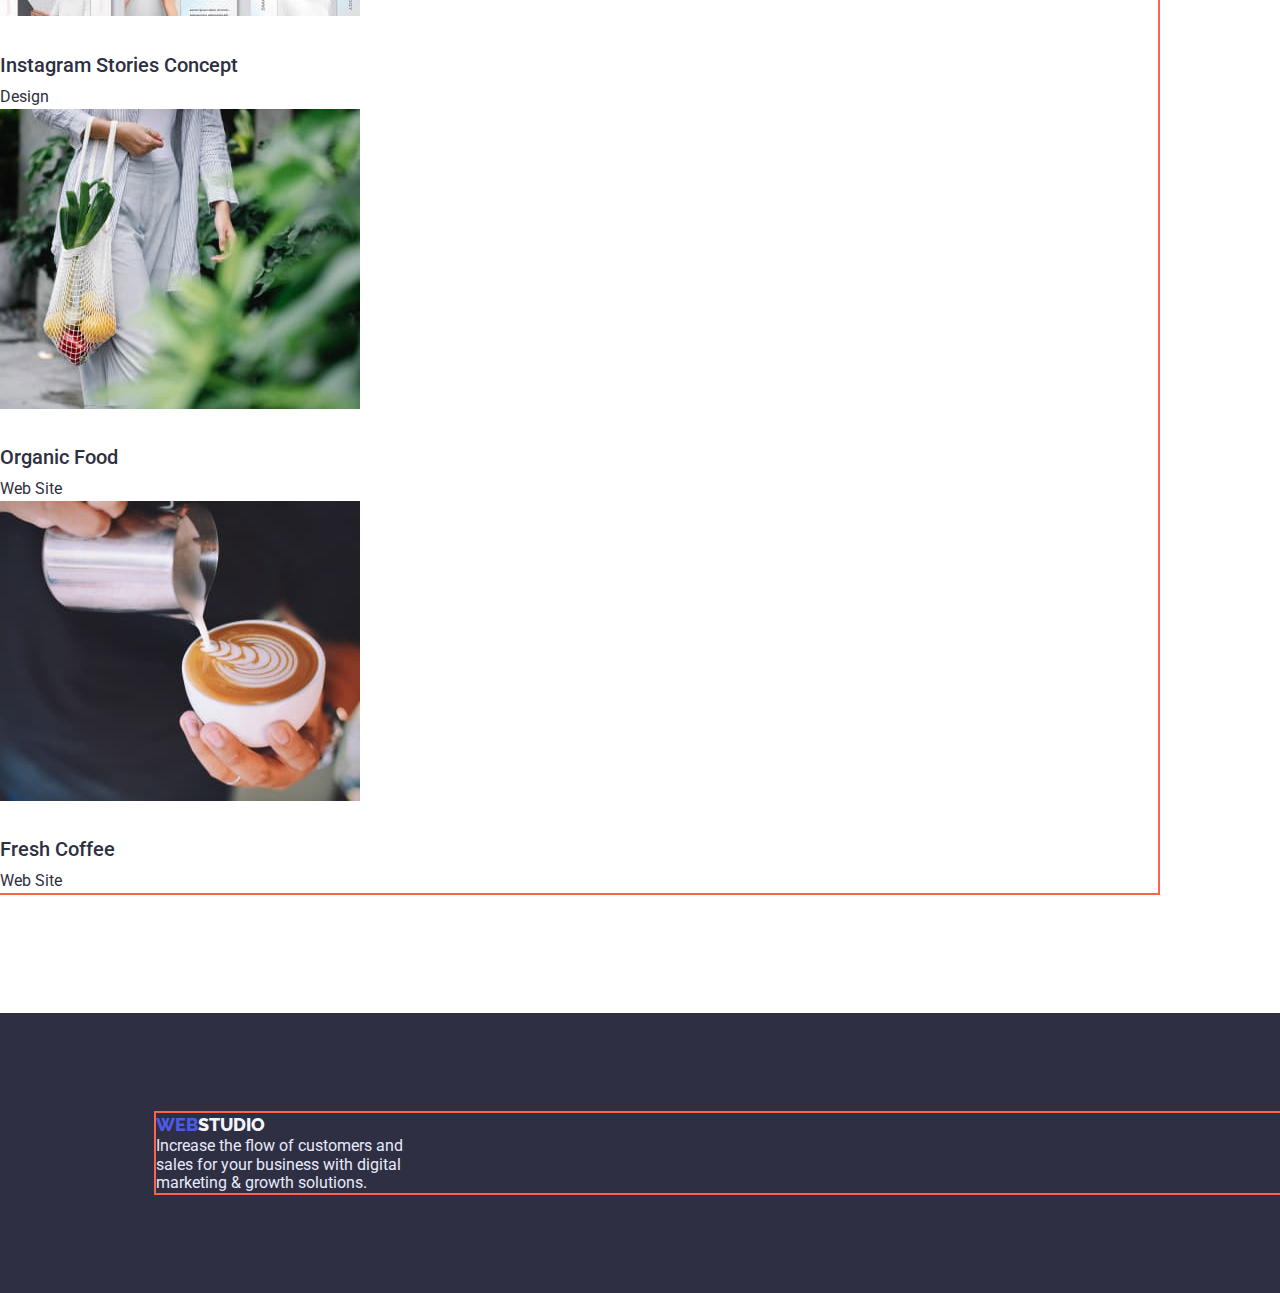
==== commit f3ff1ce0: "горизонтальна розмітка + btn" ====
--- a/portfolio.htm
+++ b/portfolio.htm
@@ -11,106 +11,133 @@
     <link
         href="https://fonts.googleapis.com/css2?family=Raleway:wght@800&family=Roboto:wght@400;500;700;900&display=swap"
         rel="stylesheet">
+    <link rel="stylesheet"
+        href="https://cdnjs.cloudflare.com/ajax/libs/modern-normalize/1.1.0/modern-normalize.min.css">
     <link rel="stylesheet" href="css/style.css">
 </head>
 
 <body>
-    <header>
-        <nav>
-            <a href="./index.html" class="logo-header"><span class="web">Web</span>Studio</a>
+    <header class="portfolio-header">
+        <div class="container">
+            <nav>
+                <a class="logo-header"><span class="web">Web</span>Studio</a>
 
-            <ul class="site-nav list">
-                <li><a href="./index.html" class="link">Studio</a></li>
-                <li><a href="./portfolio.htm" class="link current">Portfolio</a></li>
-                <li><a href="" class="linc">Contacts</a></li>
-            </ul>
-        </nav>
-
-        <address>
-            <ul class="auth-nav list">
-                <li><a href="mailto:info@devstudio.com" class="link">info@devstudio.com</a></li>
-                <li><a href="tel:+110001111111" class="link">+11 (000) 111-11-11</a></li>
-            </ul>
-        </address>
-
+                <ul class="site-nav list">
+                    <li><a href="./index.html" class="link">Studio</a></li>
+                    <li><a href="./portfolio.htm" class="link current">Portfolio</a></li>
+                    <li><a href="" class="link">Contacts</a></li>
+                </ul>
+            </nav>
+        </div>
+        <div class="container">
+            <address>
+                <ul class="auth-nav list">
+                    <li><a href="mailto:info@devstudio.com" class="link">info@devstudio.com</a></li>
+                    <li><a href="tel:+110001111111" class="link">+11 (000) 111-11-11</a></li>
+                </ul>
+            </address>
+        </div>
     </header>
     <main>
-        <section class="section-btn">
-            <ul class="button list">
-                <li>
-                    <a href="" class="button secondary">All</a>
-                </li>
-                <li>
-                    <a href="" class="button secondary">Web Site</a>
-                </li>
-                <li>
-                    <a href="" class="button secondary">App</a>
-                </li>
-                <li>
-                    <a href="" class="button secondary">Design</a>
-                </li>
-                <li><a href="" class="button secondary">Marketing</a>
-                </li>
-            </ul>
-        </section>
         <section class="section-photo">
             <h1 class="visually-hidden">photo</h1>
-            <ul class="products list">
-                <li>
-                    <img src="./images/img.jpg" alt="banking app" width="360">
-                    <h3 class="feature-title">Banking App Interface Concept</h3>
-                    <p class="feature-text">App</p>
-                </li>
-                <li>
-                    <img src="./images/qar.jpg" alt="cashless payment" width="360">
-                    <h3 class="feature-title">Cashless Payment</h3>
-                    <p class="feature-text">Marketing</p>
-                </li>
-                <li>
-                    <img src="./images/nout.jpg" alt="meditaion app" width="360">
-                    <h3 class="feature-title">Meditaion App</h3>
-                    <p class="feature-text">App</p>
-                </li>
-                <li>
-                    <img src="./images/car.jpg" alt="taxi service" width="360">
-                    <h3 class="feature-title">Taxi Service</h3>
-                    <p class="feature-text">Marketing</p>
-                </li>
-                <li>
-                    <img src="./images/fon.jpg" alt="screen illustrations" width="360">
-                    <h3 class="feature-title">Screen Illustrations</h3>
-                    <p class="feature-text">Design</p>
-                </li>
-                <li>
-                    <img src="./images/gerl.jpg" alt="online courses" width="360">
-                    <h3 class="feature-title">Online Courses</h3>
-                    <p class="feature-text">Marketing</p>
-                </li>
-                <li>
-                    <img src="./images/saints.jpg" alt="instagram stories concept" width="360">
-                    <h3 class="feature-title">Instagram Stories Concept</h3>
-                    <p class="feature-text">Design</p>
-                </li>
-                <li>
-                    <img src="./images/prodyktu.jpg" alt="organic food" width="360">
-                    <h3 class="feature-title">Organic Food</h3>
-                    <p class="feature-text">Web Site</p>
-                </li>
-                <li>
-                    <img src=".//images/coffee.jpg" alt="organic food" width="360">
-                    <h3 class="feature-title">Fresh Coffee</h3>
-                    <p class="feature-text">Web Site</p>
-                </li>
-            </ul>
+            <div class="container">
+                <ul class="button-btn list centered">
+                    <li>
+                        <button class="button secondary" type="button">All</button>
+                    </li>
+                    <li>
+                        <button href="" class="button secondary" type="button">Web Site</button>
+                    </li>
+                    <li>
+                        <button href="" class="button secondary" type="button">App</button>
+                    </li>
+                    <li>
+                        <button href="" class="button secondary" type="button">Design</button>
+                    </li>
+                    <li><button href="" class="button secondary" type="button">Marketing</button>
+                    </li>
+                </ul>
+            </div>
+            <div class="container">
+                <ul class="products list">
+                    <li>
+                        <a href="">
+                            <img src="./images/img.jpg" alt="banking app" width="360">
+                            <h2 class="products-title">Banking App Interface Concept</h2>
+                            <p class="products-text">App</p>
+                        </a>
+                    </li>
+                    <li>
+                        <a href="">
+                            <img src="./images/qar.jpg" alt="cashless payment" width="360">
+                            <h2 class="products-title">Cashless Payment</h2>
+                            <p class="products-text">Marketing</p>
+                        </a>
+                    </li>
+                    <li>
+                        <a href="">
+                            <img src="./images/nout.jpg" alt="meditaion app" width="360">
+                            <h2 class="products-title">Meditaion App</h2>
+                            <p class="products-text">App</p>
+                        </a>
+                    </li>
+                    <li>
+                        <a href="">
+                            <img src="./images/car.jpg" alt="taxi service" width="360">
+                            <h2 class="products-title">Taxi Service</h2>
+                            <p class="products-text">Marketing</p>
+                        </a>
+                    </li>
+                    <li>
+                        <a href="">
+                            <img src="./images/fon.jpg" alt="screen illustrations" width="360">
+                            <h2 class="products-title">Screen Illustrations</h2>
+                            <p class="products-text">Design</p>
+                        </a>
+                    </li>
+                    <li>
+                        <a href="">
+                            <img src="./images/gerl.jpg" alt="online courses" width="360">
+                            <h2 class="products-title">Online Courses</h2>
+                            <p class="products-text">Marketing</p>
+                        </a>
+                    </li>
+                    <li>
+                        <a href="">
+                            <img src="./images/saints.jpg" alt="instagram stories concept" width="360">
+                            <h2 class="products-title">Instagram Stories Concept</h2>
+                            <p class="products-text">Design</p>
+                        </a>
+                    </li>
+                    <li>
+                        <a href="">
+                            <img src="./images/prodyktu.jpg" alt="organic food" width="360">
+                            <h2 class="products-title">Organic Food</h2>
+                            <p class="products-text">Web Site</p>
+                        </a>
+                    </li>
+                    <li>
+                        <a href="">
+                            <img src=".//images/coffee.jpg" alt="organic food" width="360">
+                            <h2 class="products-title">Fresh Coffee</h2>
+                            <p class="products-text">Web Site</p>
+                        </a>
+                    </li>
+                </ul>
+            </div>
         </section>
 
     </main>
     <footer class="footer">
-        <a href="./index.html" class="logo-footer"><span class="web">Web</span><span class="studio">studio</span></a>
-        <p class="title">Increase the flow of customers and <br>
-            sales for your business with digital<br>
-            marketing &amp; growth solutions.</p>
+        <div class="container">
+            <a class="logo-footer"><span class="web">Web</span><span class="studio">studio</span></a>
+            <p class="title">Increase the flow of customers and <br>
+                sales for your business with digital<br>
+                marketing &amp; growth solutions.</p>
+        </div>
     </footer>
+</body>
 
 </body>
 
--- a/css/style.css
+++ b/css/style.css
@@ -5,44 +5,31 @@
 --background-color: #fff;
 --button-color: #4D5AE5;
 --button-secondary:#E7E9FC;
+--button-secondary-border:#E7E9FC;
 --footer-text: #E7E9FC;
 --logo-web:#4D5AE5;
 --logo-footer-studio:#F4F4FD;
 --wite-color-text:#fff;
 --background-team:#F4F4FD;
-
-
-
-
 }
 
 body {
     color: var(--title-text-color);
     background-color: var(--background-color);
-
     font-family: roboto, sans-serif; 
 }
 a {
     outline:none;
     text-decoration: none;
 }
-
-
 .list {
     list-style: none;
 }
-/*колір основного тексту NAVY BLUE  #2E2F42*/
-/*другорядний текст SLATE #434455*/
-/*білий #FFFFFF*/
-/*акцент #404BBF;*/
-/*посилання IRIS #4D5AE5;*/
-/*контейнер посилання #E7E9FC*/
-/* CLOUD #F4F4FD;*/
-
 /* logo-header */
-
 .logo-header{
-    text-transform: uppercase; cursive;
+    color: var(--primary-text-color);
+    text-transform: uppercase;
+    font-family: raleway, sans-serif;
     font-weight: 800;
     font-size: 18px;
     line-height: 1.33;
@@ -51,23 +38,20 @@
     color: var(--logo-web);
 }
 
-/* logo-footer */
-
+/* ___________________________________________logo-footer */
 .logo-footer{
-    text-transform: uppercase; cursive;
+    text-transform: uppercase;
+    font-family: raleway, sans-serif;
     font-weight: 800;
     font-size: 18px;
-    line-height: 1.34;
-}
-.web {
-    color: var(--logo-web);
-}
+    line-height: 1.33;
+}
+
 .studio{
     color: var(--logo-footer-studio);
 }
 
-
-/* site nav */
+/*____________________________________________ site nav */
 .site-nav .link {
     color:var(--primary-text-color)
 }
@@ -87,10 +71,9 @@
 .auth-nav .link{
     color: var(--title-text-color);
 }
-/* address */
+/*____________________________________________ address */
 .auth-nav{
     font-style: normal;
-    font-weight: 400;
     font-size: 16px;
     line-height: 1.5;
 }
@@ -99,36 +82,40 @@
     color: var(--accent-color);
 }
 
-
-/* hero */
+/*____________________________________________ hero */
 .hero{
-    background: #2E2F42;
+    background: var(--primary-text-color);
+    text-align: center;
+    
+    
     
 }
 .hero-title{
     color: var(--wite-color-text);
-    font-family: 'Roboto';
-        font-style: normal;
-        font-weight: 700;
-        font-size: 56px;
-        line-height: 1.07;
-}
-
-/* section */
+    font-weight: 700;
+    font-size: 56px;
+    line-height: 1.07;
+    margin-bottom: 48px;
+}
+
+/*____________________________________________ section-specifics */
 
 .section-specifics{
-    background: var(--background-color);
+   padding-top: 120px;
+   padding-bottom: 120px;
 }
 .section-title{
     color:var(--primary-text-color);
     font-size: 36px;
     line-height: 1.11;
+    padding-bottom: 72px;
+    
 }
 .transform{
     text-transform: capitalize
 }
 
-/* feature */
+/* ____________________________________________feature */
 .feature-list .title{
 color: var(--primary-text-color);
 }
@@ -136,6 +123,7 @@
     font-weight: 500;
     font-size: 20px;
     line-height: 1.2;
+    margin-bottom: 8px;
 }
 .feature-text{
     font-size: 16px;
@@ -144,50 +132,98 @@
 
 /* section-doing */
 .section-doing{
-    background: var(--background-color);
-}
-
-
-/* examples */
+    padding-bottom: 120px;
+    
+}
+
+
+/* ____________________________________________examples */
 
 
 .section-team{
     background-color: var(--background-team);
+    padding-bottom: 120px;
+    padding-top: 120px;
 }
 .team .title {
     color: var(--primary-text-color);
-}
-
-/* button */
-.button {
-    font-family: inherit
+    
+}
+/* ____________________________________________footer */
+.footer {
+    background-color: var(--primary-text-color)
+}
+/* ____________________________________________________________button */
+.button,
+.button:hover,
+.button:focus {
+    font-family: roboto, sans-serif;
+    cursor: pointer;
+    font-weight: 500;
+    font-size: 16px;
+    line-height: 1.5;
+    border-radius: 4px;
+    border: 1px solid transparent;
+    text-align: center;
+    
+    
 }
 .button.primary{
     color: var(--wite-color-text);
     background-color: var(--button-color);
-    
-}
-
-/* footer */
-.footer{
-    background-color: var(--primary-text-color)
-}
-
-/* portfolio */
+    padding: 16px 32px;
+    min-width: 169px;
+}
+.button.primary:hover,
+.button.primary:focus {
+    background-color: var(--accent-color);
+    color: var(--wite-color-text);
+    min-width: 126px;
+}
+
+/* ____________________________________________portfolio_____________ */
 
 .button.secondary{
     color: var(--button-color);
     background-color: var(--button-secondary);
-    
-}
-.products .title {
-    color: var(--primary-text-color);
-}
+    border-color: var(--button-secondary-border);
+    padding: 12px 24px;
+}
+.button.secondary:hover,
+.button.secondary:focus {
+    background-color: var(--accent-color);
+    color:var(--wite-color-text)
+    
+}
+.products{
+    
+}
+.products-title{
+    color: var(--primary-text-color);
+    font-weight: 500;
+    font-size: 20px;
+    line-height: 1.2;
+    font-family: roboto, sans-serif;
+    margin-bottom: 8px;
+}
+.products-text {
+    font-size: 16px;
+    line-height: 1.5;
+    color: var(--primary-text-color);
+    font-family: roboto, sans-serif;
+}
+
+
+
+
 .footer .title{
-    color: var(--footer-text)
-}
-
-/* hidden */
+    color: var(--footer-text);
+}
+.footer{
+    padding: 100px 1020px 100px 156px;
+}
+
+/* ____________________________________________hidden */
 .visually-hidden {
     position: absolute;
     white-space: nowrap;
@@ -199,4 +235,62 @@
     clip: rect(0 0 0 0);
     clip-path: inset(50%);
     margin: -1px;
+}
+/* -____________________________________________photo*/
+.section-btn{
+    
+}
+.section-photo{
+    padding-bottom: 120px;
+    
+}   
+/* _____________________________________________________________3 */
+
+.container{
+    width: 1158px;
+    padding-left: auto;
+    padding-right: auto;
+    
+
+
+    outline: 2px solid tomato;
+}
+ul{
+    margin: 0;
+    padding: 0;
+}
+p,
+h1,
+h2,
+h3,
+h4,
+h5,
+h6{
+    margin: 0;
+}
+.centered{
+    text-align: center;
+}
+.no-padding{
+    padding-bottom: 0;
+    padding-top: 0;
+}
+.team> .item{
+    padding-bottom: 32px;
+    background-color: var(--wite-color-text)
+}
+.team-jpg{
+    margin-bottom: 0;
+}
+img{
+    display: inline-block;
+    margin-bottom: 32px;
+}
+
+/* _________________________________________________________________ */
+.portfolio-header{
+    margin-bottom: 96px;
+}
+.button-btn{
+    margin-bottom: 72px;
 }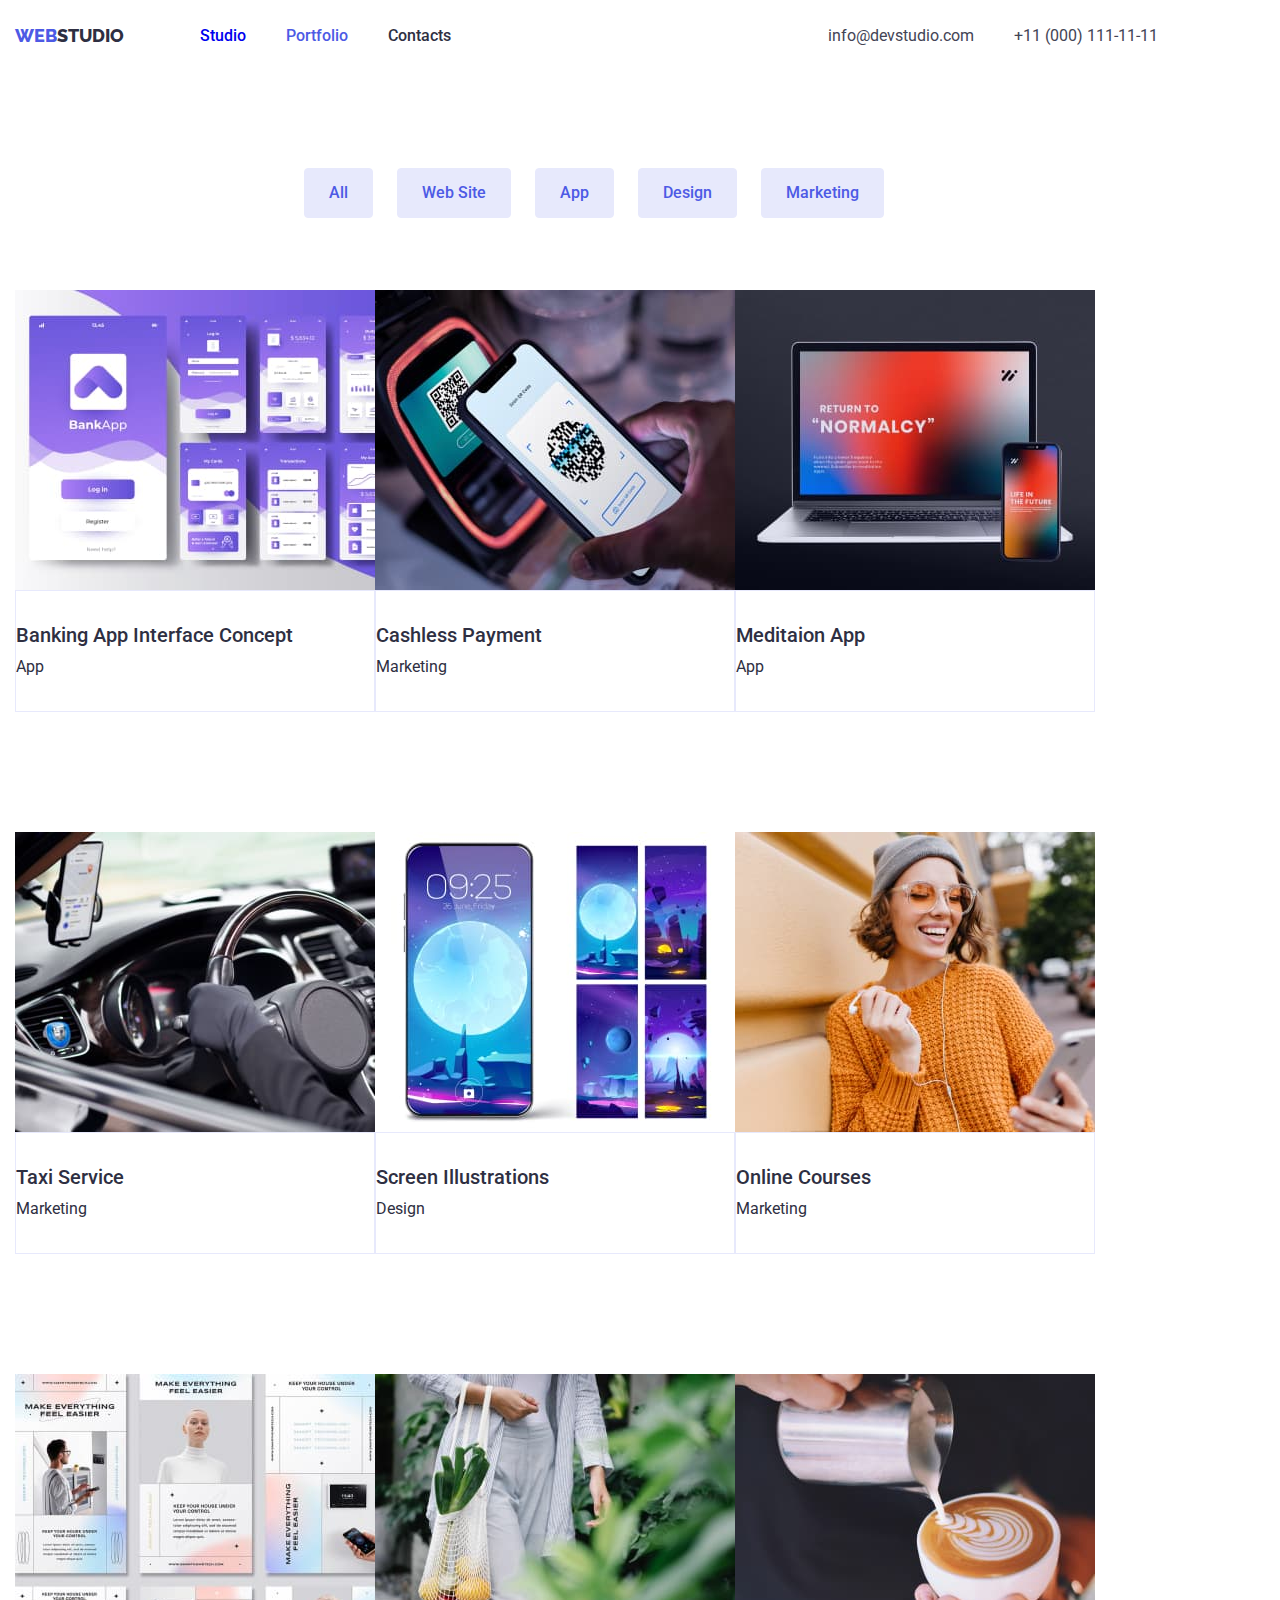
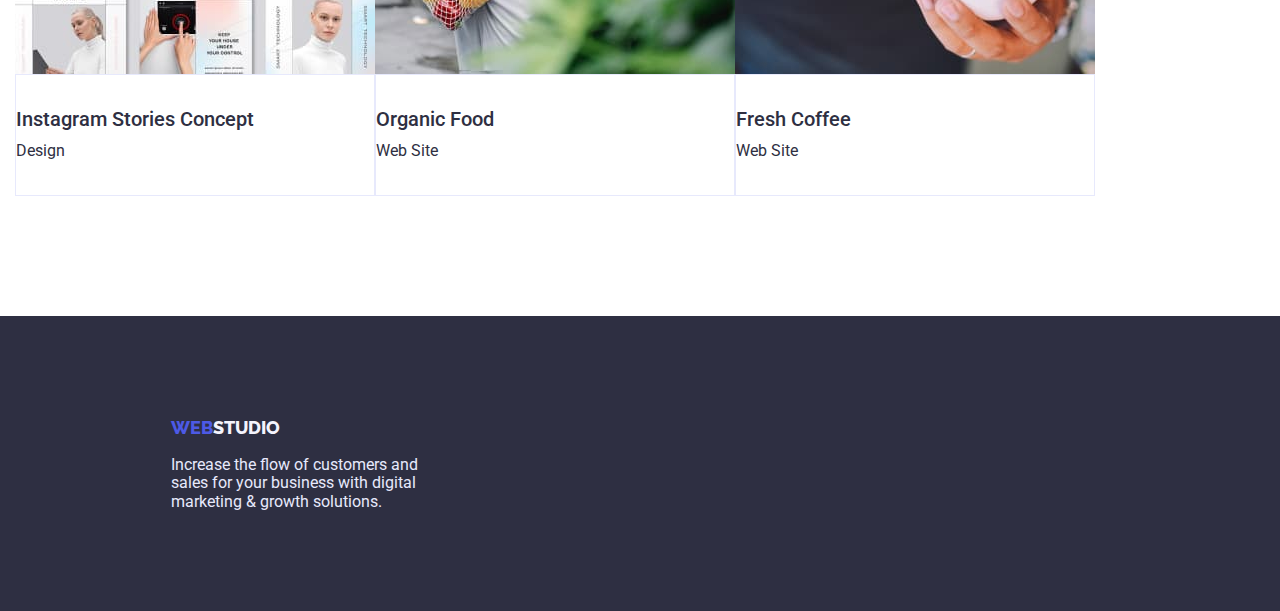
==== commit c495f635: "флекс розмітка" ====
--- a/portfolio.htm
+++ b/portfolio.htm
@@ -17,28 +17,29 @@
 </head>
 
 <body>
-    <header class="portfolio-header">
+    <header>
         <div class="container">
-            <nav>
-                <a class="logo-header"><span class="web">Web</span>Studio</a>
-
-                <ul class="site-nav list">
-                    <li><a href="./index.html" class="link">Studio</a></li>
-                    <li><a href="./portfolio.htm" class="link current">Portfolio</a></li>
-                    <li><a href="" class="link">Contacts</a></li>
-                </ul>
-            </nav>
-        </div>
-        <div class="container">
-            <address>
-                <ul class="auth-nav list">
-                    <li><a href="mailto:info@devstudio.com" class="link">info@devstudio.com</a></li>
-                    <li><a href="tel:+110001111111" class="link">+11 (000) 111-11-11</a></li>
-                </ul>
-            </address>
-        </div>
-    </header>
-    <main>
+            <div class="header-container">
+                <nav class="header-navigation">
+                    <a class="logo-header"><span class="web">Web</span>Studio</a>
+    
+                    <ul class="site-nav list">
+                        <li><a href="./index.html" >Studio</a></li>
+                        <li><a href="./portfolio.htm"class="link current" class="link">Portfolio</a></li>
+                        <li><a href="" class="link">Contacts</a></li>
+                    </ul>
+                </nav>
+                <div class="container">
+                    <address class="address">
+                        <ul class="auth-nav list">
+                            <li><a href="mailto:info@devstudio.com" class="link">info@devstudio.com</a></li>
+                            <li><a href="tel:+110001111111" class="link">+11 (000) 111-11-11</a></li>
+                        </ul>
+                    </address>
+                </div>
+            </div>
+    </header>   
+    <main> 
         <section class="section-photo">
             <h1 class="visually-hidden">photo</h1>
             <div class="container">
@@ -61,67 +62,85 @@
             </div>
             <div class="container">
                 <ul class="products list">
-                    <li>
+                    <li class="products-item">
                         <a href="">
                             <img src="./images/img.jpg" alt="banking app" width="360">
-                            <h2 class="products-title">Banking App Interface Concept</h2>
-                            <p class="products-text">App</p>
+                            <div class="products-list">
+                                <h2 class="products-title">Banking App Interface Concept</h2>
+                                <p class="products-text">App</p>
+                            </div>
                         </a>
                     </li>
-                    <li>
+                    <li class="products-item">
                         <a href="">
                             <img src="./images/qar.jpg" alt="cashless payment" width="360">
-                            <h2 class="products-title">Cashless Payment</h2>
-                            <p class="products-text">Marketing</p>
+                            <div class="products-list">
+                                <h2 class="products-title">Cashless Payment</h2>
+                                <p class="products-text">Marketing</p>
+                            </div>
                         </a>
                     </li>
-                    <li>
+                    <li class="products-item">
                         <a href="">
                             <img src="./images/nout.jpg" alt="meditaion app" width="360">
-                            <h2 class="products-title">Meditaion App</h2>
-                            <p class="products-text">App</p>
+                            <div class="products-list">
+                                <h2 class="products-title">Meditaion App</h2>
+                                <p class="products-text">App</p>
+                            </div>
                         </a>
                     </li>
-                    <li>
+                    <li class="products-item">
                         <a href="">
                             <img src="./images/car.jpg" alt="taxi service" width="360">
-                            <h2 class="products-title">Taxi Service</h2>
-                            <p class="products-text">Marketing</p>
+                            <div class="products-list">
+                                <h2 class="products-title">Taxi Service</h2>
+                                <p class="products-text">Marketing</p>
+                            </div>
                         </a>
                     </li>
-                    <li>
+                    <li class="products-item">
                         <a href="">
                             <img src="./images/fon.jpg" alt="screen illustrations" width="360">
-                            <h2 class="products-title">Screen Illustrations</h2>
-                            <p class="products-text">Design</p>
+                            <div class="products-list">
+                                <h2 class="products-title">Screen Illustrations</h2>
+                                <p class="products-text">Design</p>
+                            </div>
                         </a>
                     </li>
-                    <li>
+                    <li class="products-item">
                         <a href="">
                             <img src="./images/gerl.jpg" alt="online courses" width="360">
-                            <h2 class="products-title">Online Courses</h2>
-                            <p class="products-text">Marketing</p>
+                            <div class="products-list">
+                                <h2 class="products-title">Online Courses</h2>
+                                <p class="products-text">Marketing</p>
+                            </div>
                         </a>
                     </li>
-                    <li>
+                    <li class="products-item">
                         <a href="">
                             <img src="./images/saints.jpg" alt="instagram stories concept" width="360">
-                            <h2 class="products-title">Instagram Stories Concept</h2>
-                            <p class="products-text">Design</p>
+                            <div class="products-list">
+                                <h2 class="products-title">Instagram Stories Concept</h2>
+                                <p class="products-text">Design</p>
+                            </div>
                         </a>
                     </li>
-                    <li>
+                    <li class="products-item">
                         <a href="">
                             <img src="./images/prodyktu.jpg" alt="organic food" width="360">
-                            <h2 class="products-title">Organic Food</h2>
-                            <p class="products-text">Web Site</p>
+                            <div class="products-list">
+                                <h2 class="products-title">Organic Food</h2>
+                                <p class="products-text">Web Site</p>
+                            </div>
                         </a>
                     </li>
-                    <li>
+                    <li class="products-item">
                         <a href="">
                             <img src=".//images/coffee.jpg" alt="organic food" width="360">
-                            <h2 class="products-title">Fresh Coffee</h2>
-                            <p class="products-text">Web Site</p>
+                            <div class="products-list">
+                                <h2 class="products-title">Fresh Coffee</h2>
+                                <p class="products-text">Web Site</p>
+                            </div>
                         </a>
                     </li>
                 </ul>
@@ -131,10 +150,11 @@
     </main>
     <footer class="footer">
         <div class="container">
-            <a class="logo-footer"><span class="web">Web</span><span class="studio">studio</span></a>
-            <p class="title">Increase the flow of customers and <br>
-                sales for your business with digital<br>
-                marketing &amp; growth solutions.</p>
+            <div class="container-footer">
+                <a class="logo-footer"><span class="web">Web</span><span class="studio">studio</span></a>
+                <p class="title">Increase the flow of customers and sales for your business with digital marketing &amp;
+                    growth solutions.</p>
+            </div>
         </div>
     </footer>
 </body>
--- a/css/style.css
+++ b/css/style.css
@@ -33,6 +33,7 @@
     font-weight: 800;
     font-size: 18px;
     line-height: 1.33;
+    margin-right: 76px;
 }
 .web{
     color: var(--logo-web);
@@ -45,6 +46,7 @@
     font-weight: 800;
     font-size: 18px;
     line-height: 1.33;
+    margin-bottom: 16px;
 }
 
 .studio{
@@ -52,8 +54,22 @@
 }
 
 /*____________________________________________ site nav */
+.header-navigation{
+    display: flex;
+}
+.header-container{
+    display: flex;
+    margin-right: auto;
+    min-height: 72px; 
+    align-items: center;   
+    
+    
+}
+
 .site-nav .link {
-    color:var(--primary-text-color)
+    color:var(--primary-text-color);
+    
+    
 }
 .site-nav .link:hover, 
 .site-nav .link:focus{
@@ -66,28 +82,38 @@
     font-size: 16px;
     font-weight: 500;
     line-height: 1.5;
+    display: flex;
+    gap: 40px;
     
 }
 .auth-nav .link{
     color: var(--title-text-color);
+    
 }
 /*____________________________________________ address */
 .auth-nav{
     font-style: normal;
     font-size: 16px;
     line-height: 1.5;
+    display: flex;
+    gap: 40px;
 }
 .auth-nav .link:hover,
 .auth-nav .link:focus{
     color: var(--accent-color);
 }
+.address{
+    display: flex;
+    justify-content: flex-end;
+    
+}
 
 /*____________________________________________ hero */
 .hero{
+    display: flex;
     background: var(--primary-text-color);
-    text-align: center;
-    
-    
+    justify-content: center;
+    padding: 188px 472px 292px 472px; 
     
 }
 .hero-title{
@@ -95,15 +121,33 @@
     font-weight: 700;
     font-size: 56px;
     line-height: 1.07;
-    margin-bottom: 48px;
+    
+    min-width: 494px;
+
+}
+
+.hero-container{
+    display: flex;
+    flex-wrap: wrap;
+    flex-direction:column;
+    row-gap:  48px;
+    align-items: center;
+    column-gap: 48px;
 }
 
 /*____________________________________________ section-specifics */
 
 .section-specifics{
-   padding-top: 120px;
-   padding-bottom: 120px;
-}
+    padding-top: 120px;
+    padding-bottom: 120px;
+}
+.specifics-container{
+    display: flex;
+    justify-content: space-between;
+    
+    
+}
+
 .section-title{
     color:var(--primary-text-color);
     font-size: 36px;
@@ -117,8 +161,14 @@
 
 /* ____________________________________________feature */
 .feature-list .title{
-color: var(--primary-text-color);
-}
+color: var(--primary-text-color);}
+
+.feauture-item{
+    width: calc((100% - 74px) / 4);
+}
+
+
+
 .feature-title{
     font-weight: 500;
     font-size: 20px;
@@ -133,7 +183,15 @@
 /* section-doing */
 .section-doing{
     padding-bottom: 120px;
-    
+}
+.doing-list{
+    
+    display: flex; 
+    gap: 24px;
+}
+.doing-item{
+    
+    width: calc((100%-48) / 3);
 }
 
 
@@ -142,11 +200,29 @@
 
 .section-team{
     background-color: var(--background-team);
-    padding-bottom: 120px;
+    padding-bottom: 57px;
     padding-top: 120px;
 }
 .team .title {
     color: var(--primary-text-color);
+    
+}
+.team-list{
+    display: flex;
+    
+}
+.team-item{
+    width: calc((100%-72) / 4);
+
+}
+.team-text{
+    padding-top: 32px;
+    padding-bottom: 32px;
+    min-width: 264px;
+    min-height: 120px;
+    background-color:var(--background-color);
+    text-align: center;
+    width: calc((100%-72) / 4);
     
 }
 /* ____________________________________________footer */
@@ -168,17 +244,18 @@
     
     
 }
-.button.primary{
+.button.primary{    
     color: var(--wite-color-text);
     background-color: var(--button-color);
-    padding: 16px 32px;
+    
     min-width: 169px;
+    height: 56px;
 }
 .button.primary:hover,
 .button.primary:focus {
     background-color: var(--accent-color);
     color: var(--wite-color-text);
-    min-width: 126px;
+    
 }
 
 /* ____________________________________________portfolio_____________ */
@@ -193,11 +270,27 @@
 .button.secondary:focus {
     background-color: var(--accent-color);
     color:var(--wite-color-text)
-    
+    /* ============================================================= */
 }
 .products{
-    
-}
+    display: flex;
+    flex-wrap:wrap;
+    
+}
+.products-item{
+    display: flex;
+    width: calc((100%-48) / 3);
+
+}
+.products-list{
+    padding-top: 32px;
+        padding-bottom: 32px;
+        margin-bottom: 120px;
+        min-width: 360px;
+        min-height: 120px;
+        border: 1px solid var(--button-secondary);
+        width: calc((100%-72) / 4);
+    }
 .products-title{
     color: var(--primary-text-color);
     font-weight: 500;
@@ -205,6 +298,7 @@
     line-height: 1.2;
     font-family: roboto, sans-serif;
     margin-bottom: 8px;
+    
 }
 .products-text {
     font-size: 16px;
@@ -218,11 +312,18 @@
 
 .footer .title{
     color: var(--footer-text);
+    min-width: 264px;
 }
 .footer{
+    display: flex;
     padding: 100px 1020px 100px 156px;
-}
-
+    min-width: 264px;
+    min-height: 110px;
+}
+.container-footer{
+    display: flex;
+    flex-wrap: wrap;
+}
 /* ____________________________________________hidden */
 .visually-hidden {
     position: absolute;
@@ -241,24 +342,28 @@
     
 }
 .section-photo{
-    padding-bottom: 120px;
+    /* padding-bottom: 120px; */
     
 }   
 /* _____________________________________________________________3 */
 
 .container{
     width: 1158px;
-    padding-left: auto;
-    padding-right: auto;
-    
-
-
-    outline: 2px solid tomato;
-}
+    margin-left: 15px;
+    margin-right: 15px;
+
+        
+    
+
+    /* outline: 2px solid tomato; */
+}
+
+
 ul{
     margin: 0;
     padding: 0;
 }
+
 p,
 h1,
 h2,
@@ -275,16 +380,12 @@
     padding-bottom: 0;
     padding-top: 0;
 }
-.team> .item{
-    padding-bottom: 32px;
-    background-color: var(--wite-color-text)
-}
-.team-jpg{
-    margin-bottom: 0;
-}
+
+
 img{
-    display: inline-block;
-    margin-bottom: 32px;
+    display:block;
+    /* margin: 0;
+    padding: 0; */
 }
 
 /* _________________________________________________________________ */
@@ -292,5 +393,9 @@
     margin-bottom: 96px;
 }
 .button-btn{
+    display: flex;
+    justify-content: center;
+    gap: 24px;
     margin-bottom: 72px;
+    margin-top: 96px;
 }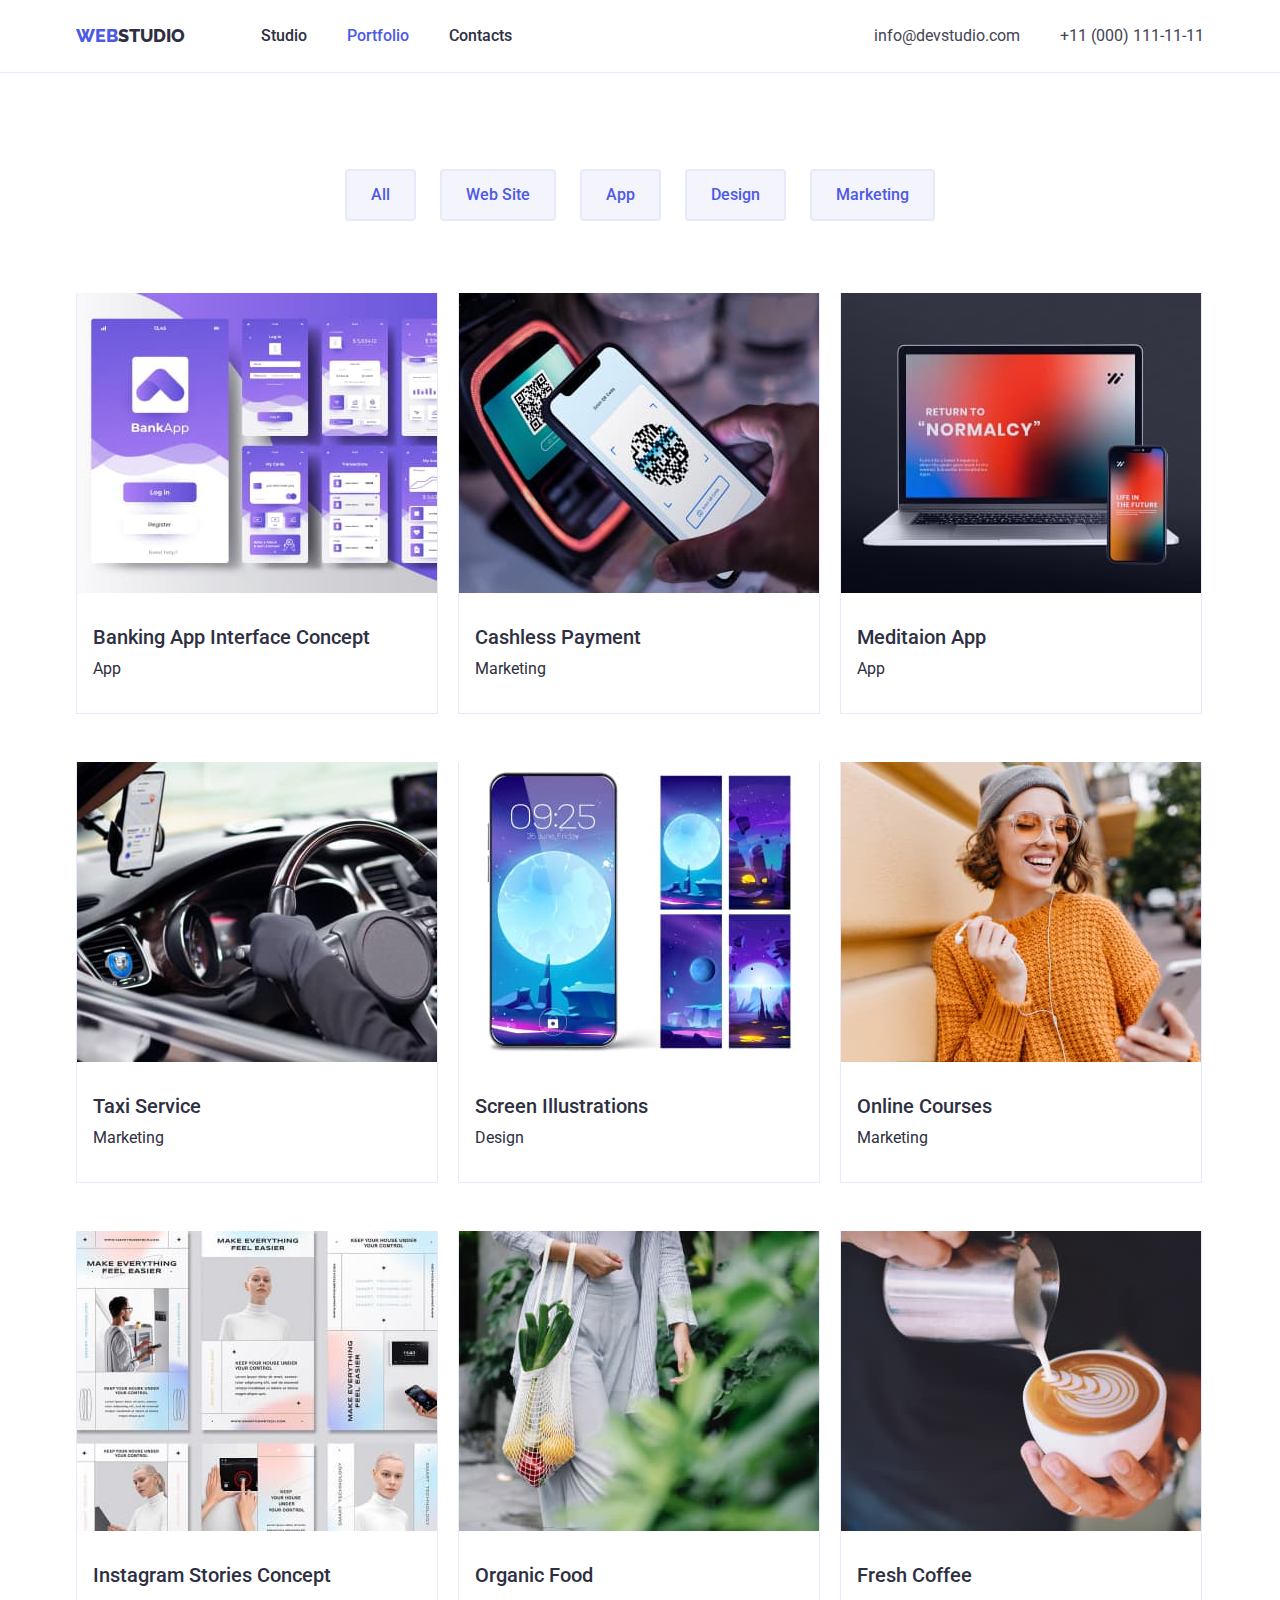
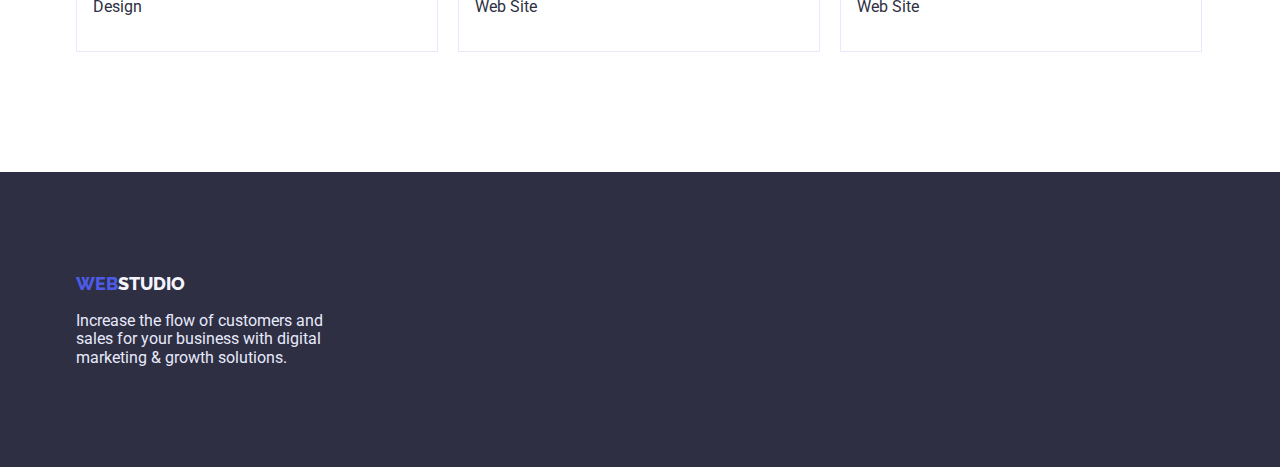
==== commit a56e30bf: "виправлено все, окрім тіней(їх ще не вивчали)" ====
--- a/portfolio.htm
+++ b/portfolio.htm
@@ -17,28 +17,27 @@
 </head>
 
 <body>
-    <header>
+    <header class="header">
         <div class="container">
             <div class="header-container">
                 <nav class="header-navigation">
                     <a class="logo-header"><span class="web">Web</span>Studio</a>
     
                     <ul class="site-nav list">
-                        <li><a href="./index.html" >Studio</a></li>
-                        <li><a href="./portfolio.htm"class="link current" class="link">Portfolio</a></li>
+                        <li><a href="./index.html" class="link">Studio</a></li>
+                        <li><a href="./portfolio.htm" class="link current">Portfolio</a></li>
                         <li><a href="" class="link">Contacts</a></li>
                     </ul>
                 </nav>
-                <div class="container">
-                    <address class="address">
-                        <ul class="auth-nav list">
-                            <li><a href="mailto:info@devstudio.com" class="link">info@devstudio.com</a></li>
-                            <li><a href="tel:+110001111111" class="link">+11 (000) 111-11-11</a></li>
-                        </ul>
-                    </address>
-                </div>
+                <address class="address">
+                    <ul class="auth-nav list">
+                        <li><a href="mailto:info@devstudio.com" class="link">info@devstudio.com</a></li>
+                        <li><a href="tel:+110001111111" class="link">+11 (000) 111-11-11</a></li>
+                    </ul>
+                </address>
             </div>
-    </header>   
+        </div>
+    </header>
     <main> 
         <section class="section-photo">
             <h1 class="visually-hidden">photo</h1>
@@ -59,13 +58,11 @@
                     <li><button href="" class="button secondary" type="button">Marketing</button>
                     </li>
                 </ul>
-            </div>
-            <div class="container">
                 <ul class="products list">
                     <li class="products-item">
                         <a href="">
-                            <img src="./images/img.jpg" alt="banking app" width="360">
-                            <div class="products-list">
+                            <div class="products-list"><img src="./images/img.jpg" alt="banking app" width="360">
+                            
                                 <h2 class="products-title">Banking App Interface Concept</h2>
                                 <p class="products-text">App</p>
                             </div>
@@ -73,8 +70,8 @@
                     </li>
                     <li class="products-item">
                         <a href="">
-                            <img src="./images/qar.jpg" alt="cashless payment" width="360">
-                            <div class="products-list">
+                            <div class="products-list"><img src="./images/qar.jpg" alt="cashless payment" width="360">
+                            
                                 <h2 class="products-title">Cashless Payment</h2>
                                 <p class="products-text">Marketing</p>
                             </div>
@@ -82,8 +79,8 @@
                     </li>
                     <li class="products-item">
                         <a href="">
-                            <img src="./images/nout.jpg" alt="meditaion app" width="360">
-                            <div class="products-list">
+                            <div class="products-list"><img src="./images/nout.jpg" alt="meditaion app" width="360">
+                            
                                 <h2 class="products-title">Meditaion App</h2>
                                 <p class="products-text">App</p>
                             </div>
@@ -91,8 +88,8 @@
                     </li>
                     <li class="products-item">
                         <a href="">
-                            <img src="./images/car.jpg" alt="taxi service" width="360">
-                            <div class="products-list">
+                            <div class="products-list"><img src="./images/car.jpg" alt="taxi service" width="360">
+                            
                                 <h2 class="products-title">Taxi Service</h2>
                                 <p class="products-text">Marketing</p>
                             </div>
@@ -100,8 +97,8 @@
                     </li>
                     <li class="products-item">
                         <a href="">
-                            <img src="./images/fon.jpg" alt="screen illustrations" width="360">
-                            <div class="products-list">
+                            <div class="products-list"><img src="./images/fon.jpg" alt="screen illustrations" width="360">
+                            
                                 <h2 class="products-title">Screen Illustrations</h2>
                                 <p class="products-text">Design</p>
                             </div>
@@ -109,8 +106,8 @@
                     </li>
                     <li class="products-item">
                         <a href="">
-                            <img src="./images/gerl.jpg" alt="online courses" width="360">
-                            <div class="products-list">
+                            <div class="products-list"><img src="./images/gerl.jpg" alt="online courses" width="360">
+                            
                                 <h2 class="products-title">Online Courses</h2>
                                 <p class="products-text">Marketing</p>
                             </div>
@@ -118,8 +115,8 @@
                     </li>
                     <li class="products-item">
                         <a href="">
-                            <img src="./images/saints.jpg" alt="instagram stories concept" width="360">
-                            <div class="products-list">
+                            <div class="products-list"><img src="./images/saints.jpg" alt="instagram stories concept" width="360">
+                            
                                 <h2 class="products-title">Instagram Stories Concept</h2>
                                 <p class="products-text">Design</p>
                             </div>
@@ -127,8 +124,8 @@
                     </li>
                     <li class="products-item">
                         <a href="">
-                            <img src="./images/prodyktu.jpg" alt="organic food" width="360">
-                            <div class="products-list">
+                            <div class="products-list"><img src="./images/prodyktu.jpg" alt="organic food" width="360">
+                            
                                 <h2 class="products-title">Organic Food</h2>
                                 <p class="products-text">Web Site</p>
                             </div>
@@ -136,8 +133,8 @@
                     </li>
                     <li class="products-item">
                         <a href="">
-                            <img src=".//images/coffee.jpg" alt="organic food" width="360">
-                            <div class="products-list">
+                            <div class="products-list"><img src=".//images/coffee.jpg" alt="organic food" width="360">
+                            
                                 <h2 class="products-title">Fresh Coffee</h2>
                                 <p class="products-text">Web Site</p>
                             </div>
@@ -150,11 +147,9 @@
     </main>
     <footer class="footer">
         <div class="container">
-            <div class="container-footer">
-                <a class="logo-footer"><span class="web">Web</span><span class="studio">studio</span></a>
-                <p class="title">Increase the flow of customers and sales for your business with digital marketing &amp;
-                    growth solutions.</p>
-            </div>
+            <a class="logo-footer"><span class="web">Web</span><span class="studio">studio</span></a>
+            <p class="title">Increase the flow of customers and sales for your business with digital marketing &amp; growth
+                solutions.</p>
         </div>
     </footer>
 </body>
--- a/css/style.css
+++ b/css/style.css
@@ -4,7 +4,7 @@
 --accent-color:#404BBF;
 --background-color: #fff;
 --button-color: #4D5AE5;
---button-secondary:#E7E9FC;
+--button-secondary:#F4F4FD;
 --button-secondary-border:#E7E9FC;
 --footer-text: #E7E9FC;
 --logo-web:#4D5AE5;
@@ -12,7 +12,6 @@
 --wite-color-text:#fff;
 --background-team:#F4F4FD;
 }
-
 body {
     color: var(--title-text-color);
     background-color: var(--background-color);
@@ -38,7 +37,6 @@
 .web{
     color: var(--logo-web);
 }
-
 /* ___________________________________________logo-footer */
 .logo-footer{
     text-transform: uppercase;
@@ -46,30 +44,28 @@
     font-weight: 800;
     font-size: 18px;
     line-height: 1.33;
-    margin-bottom: 16px;
-}
-
+}
 .studio{
     color: var(--logo-footer-studio);
 }
-
 /*____________________________________________ site nav */
+.header{
+    border-bottom-width: 1px;
+        border-bottom-style: solid;
+        border-bottom-color: var(--button-secondary-border)
+}
 .header-navigation{
     display: flex;
 }
 .header-container{
     display: flex;
-    margin-right: auto;
+    
     min-height: 72px; 
-    align-items: center;   
-    
-    
-}
-
+    align-items: center;
+    justify-content: space-between;
+}
 .site-nav .link {
     color:var(--primary-text-color);
-    
-    
 }
 .site-nav .link:hover, 
 .site-nav .link:focus{
@@ -84,11 +80,9 @@
     line-height: 1.5;
     display: flex;
     gap: 40px;
-    
 }
 .auth-nav .link{
     color: var(--title-text-color);
-    
 }
 /*____________________________________________ address */
 .auth-nav{
@@ -103,29 +97,21 @@
     color: var(--accent-color);
 }
 .address{
-    display: flex;
-    justify-content: flex-end;
-    
-}
-
+    /* margin-left: 332px; */
+}
 /*____________________________________________ hero */
 .hero{
-    display: flex;
     background: var(--primary-text-color);
-    justify-content: center;
-    padding: 188px 472px 292px 472px; 
-    
+    padding-top: 188px;
+    padding-bottom:292px; 
 }
 .hero-title{
     color: var(--wite-color-text);
     font-weight: 700;
     font-size: 56px;
     line-height: 1.07;
-    
-    min-width: 494px;
-
-}
-
+    width: 494px;
+}
 .hero-container{
     display: flex;
     flex-wrap: wrap;
@@ -134,9 +120,7 @@
     align-items: center;
     column-gap: 48px;
 }
-
 /*____________________________________________ section-specifics */
-
 .section-specifics{
     padding-top: 120px;
     padding-bottom: 120px;
@@ -144,31 +128,45 @@
 .specifics-container{
     display: flex;
     justify-content: space-between;
-    
-    
 }
 
 .section-title{
     color:var(--primary-text-color);
     font-size: 36px;
     line-height: 1.11;
-    padding-bottom: 72px;
-    
+    margin-bottom: 72px;
 }
 .transform{
-    text-transform: capitalize
-}
-
+    text-transform: capitalize;
+}
 /* ____________________________________________feature */
 .feature-list .title{
-color: var(--primary-text-color);}
-
+color: var(--primary-text-color);
+}
 .feauture-item{
     width: calc((100% - 74px) / 4);
 }
-
-
-
+.cards{
+    text-align: center;
+    background: var(--background-color);
+    border: 1px;
+    border-style: solid;
+    border-top: none;
+    border-color:var(--button-secondary-border);
+    padding-bottom: 32px;
+}
+.feature-title-team {
+    font-weight: 500;
+    font-size: 20px;
+    line-height: 1.2;
+    margin-top: 32px;
+    margin-bottom: 8px;
+}
+.feature-text-team {
+    font-size: 16px;
+    line-height: 1.5;
+    margin-bottom: 32px;
+}
 .feature-title{
     font-weight: 500;
     font-size: 20px;
@@ -179,56 +177,35 @@
     font-size: 16px;
     line-height: 1.5;
 }
-
 /* section-doing */
 .section-doing{
     padding-bottom: 120px;
 }
 .doing-list{
-    
     display: flex; 
     gap: 24px;
 }
 .doing-item{
-    
     width: calc((100%-48) / 3);
 }
-
-
 /* ____________________________________________examples */
-
-
 .section-team{
     background-color: var(--background-team);
-    padding-bottom: 57px;
+    padding-bottom: 120px;
     padding-top: 120px;
 }
 .team .title {
     color: var(--primary-text-color);
-    
 }
 .team-list{
     display: flex;
-    
+    gap: 24px;
 }
 .team-item{
     width: calc((100%-72) / 4);
 
 }
-.team-text{
-    padding-top: 32px;
-    padding-bottom: 32px;
-    min-width: 264px;
-    min-height: 120px;
-    background-color:var(--background-color);
-    text-align: center;
-    width: calc((100%-72) / 4);
-    
-}
-/* ____________________________________________footer */
-.footer {
-    background-color: var(--primary-text-color)
-}
+
 /* ____________________________________________________________button */
 .button,
 .button:hover,
@@ -239,23 +216,18 @@
     font-size: 16px;
     line-height: 1.5;
     border-radius: 4px;
-    border: 1px solid transparent;
     text-align: center;
-    
-    
 }
 .button.primary{    
     color: var(--wite-color-text);
     background-color: var(--button-color);
-    
+    border: none;
     min-width: 169px;
-    height: 56px;
+    min-height: 56px;
 }
 .button.primary:hover,
 .button.primary:focus {
     background-color: var(--accent-color);
-    color: var(--wite-color-text);
-    
 }
 
 /* ____________________________________________portfolio_____________ */
@@ -263,68 +235,116 @@
 .button.secondary{
     color: var(--button-color);
     background-color: var(--button-secondary);
+    border-style: solid;
     border-color: var(--button-secondary-border);
     padding: 12px 24px;
 }
 .button.secondary:hover,
 .button.secondary:focus {
     background-color: var(--accent-color);
-    color:var(--wite-color-text)
+    color:var(--wite-color-text);
+    border-style: solid;
+    border-color: var(--accent-color);
     /* ============================================================= */
+
 }
 .products{
     display: flex;
     flex-wrap:wrap;
-    
+    /* justify-content: space-between; */
+    row-gap: 48px;
+    column-gap: 20px;
 }
 .products-item{
-    display: flex;
-    width: calc((100%-48) / 3);
-
+    width: calc((100% - 40) / 3);
 }
 .products-list{
-    padding-top: 32px;
-        padding-bottom: 32px;
-        margin-bottom: 120px;
-        min-width: 360px;
-        min-height: 120px;
-        border: 1px solid var(--button-secondary);
-        width: calc((100%-72) / 4);
-    }
+    /* margin-bottom: 32px; */
+    /* padding-top: 32px;
+    padding-bottom: 32px; */
+    /* padding-left: 16px; */
+    /* background:tomato; */
+    border: 1px;
+    border-style: solid;
+    border-top: none;
+    border-color: var(--button-secondary-border);
+
+}
 .products-title{
     color: var(--primary-text-color);
     font-weight: 500;
     font-size: 20px;
     line-height: 1.2;
     font-family: roboto, sans-serif;
+    margin-top: 32px;
     margin-bottom: 8px;
-    
+    padding-left: 16px;
 }
 .products-text {
     font-size: 16px;
+    padding-left: 16px;
+    margin-bottom: 32px;
     line-height: 1.5;
     color: var(--primary-text-color);
     font-family: roboto, sans-serif;
 }
-
-
-
+.footer {
+    background-color: var(--primary-text-color);
+    padding-top: 100px;
+    padding-bottom: 100px;
+}
 
 .footer .title{
     color: var(--footer-text);
-    min-width: 264px;
-}
-.footer{
-    display: flex;
-    padding: 100px 1020px 100px 156px;
-    min-width: 264px;
-    min-height: 110px;
-}
-.container-footer{
-    display: flex;
-    flex-wrap: wrap;
-}
-/* ____________________________________________hidden */
+    margin-top: 16px;
+    width: 264px;
+}
+/* -____________________________________________photo*/
+.section-btn{
+    
+}
+.section-photo{
+    padding-bottom: 120px;
+    padding-top: 96px;
+}   
+/* _____________________________________________________________3 */
+
+.container{
+    width: 1158px;
+    padding-left: 15px;
+    padding-right: 15px;
+    margin: 0 auto;
+    /* outline: 2px solid tomato; */
+}
+
+
+ul{
+    margin: 0;
+    padding: 0;
+}
+p,
+h1,
+h2,
+h3,
+h4,
+h5,
+h6{
+    margin: 0;
+}
+.centered{
+    text-align: center;
+}
+.no-padding{
+    padding-bottom: 0;
+    padding-top: 0;
+}
+.no-margin{
+    margin: 0;
+}
+/* _________________________________________________________________ */
+.portfolio-header{
+    margin-bottom: 96px;
+}
 .visually-hidden {
     position: absolute;
     white-space: nowrap;
@@ -337,65 +357,14 @@
     clip-path: inset(50%);
     margin: -1px;
 }
-/* -____________________________________________photo*/
-.section-btn{
-    
-}
-.section-photo{
-    /* padding-bottom: 120px; */
-    
-}   
-/* _____________________________________________________________3 */
-
-.container{
-    width: 1158px;
-    margin-left: 15px;
-    margin-right: 15px;
-
-        
-    
-
-    /* outline: 2px solid tomato; */
-}
-
-
-ul{
-    margin: 0;
-    padding: 0;
-}
-
-p,
-h1,
-h2,
-h3,
-h4,
-h5,
-h6{
-    margin: 0;
-}
-.centered{
-    text-align: center;
-}
-.no-padding{
-    padding-bottom: 0;
-    padding-top: 0;
-}
-
-
-img{
-    display:block;
-    /* margin: 0;
-    padding: 0; */
-}
-
-/* _________________________________________________________________ */
-.portfolio-header{
-    margin-bottom: 96px;
-}
 .button-btn{
     display: flex;
     justify-content: center;
     gap: 24px;
     margin-bottom: 72px;
-    margin-top: 96px;
-}+}
+img{
+    display: block;
+    margin: 0;
+    padding: 0;
+}
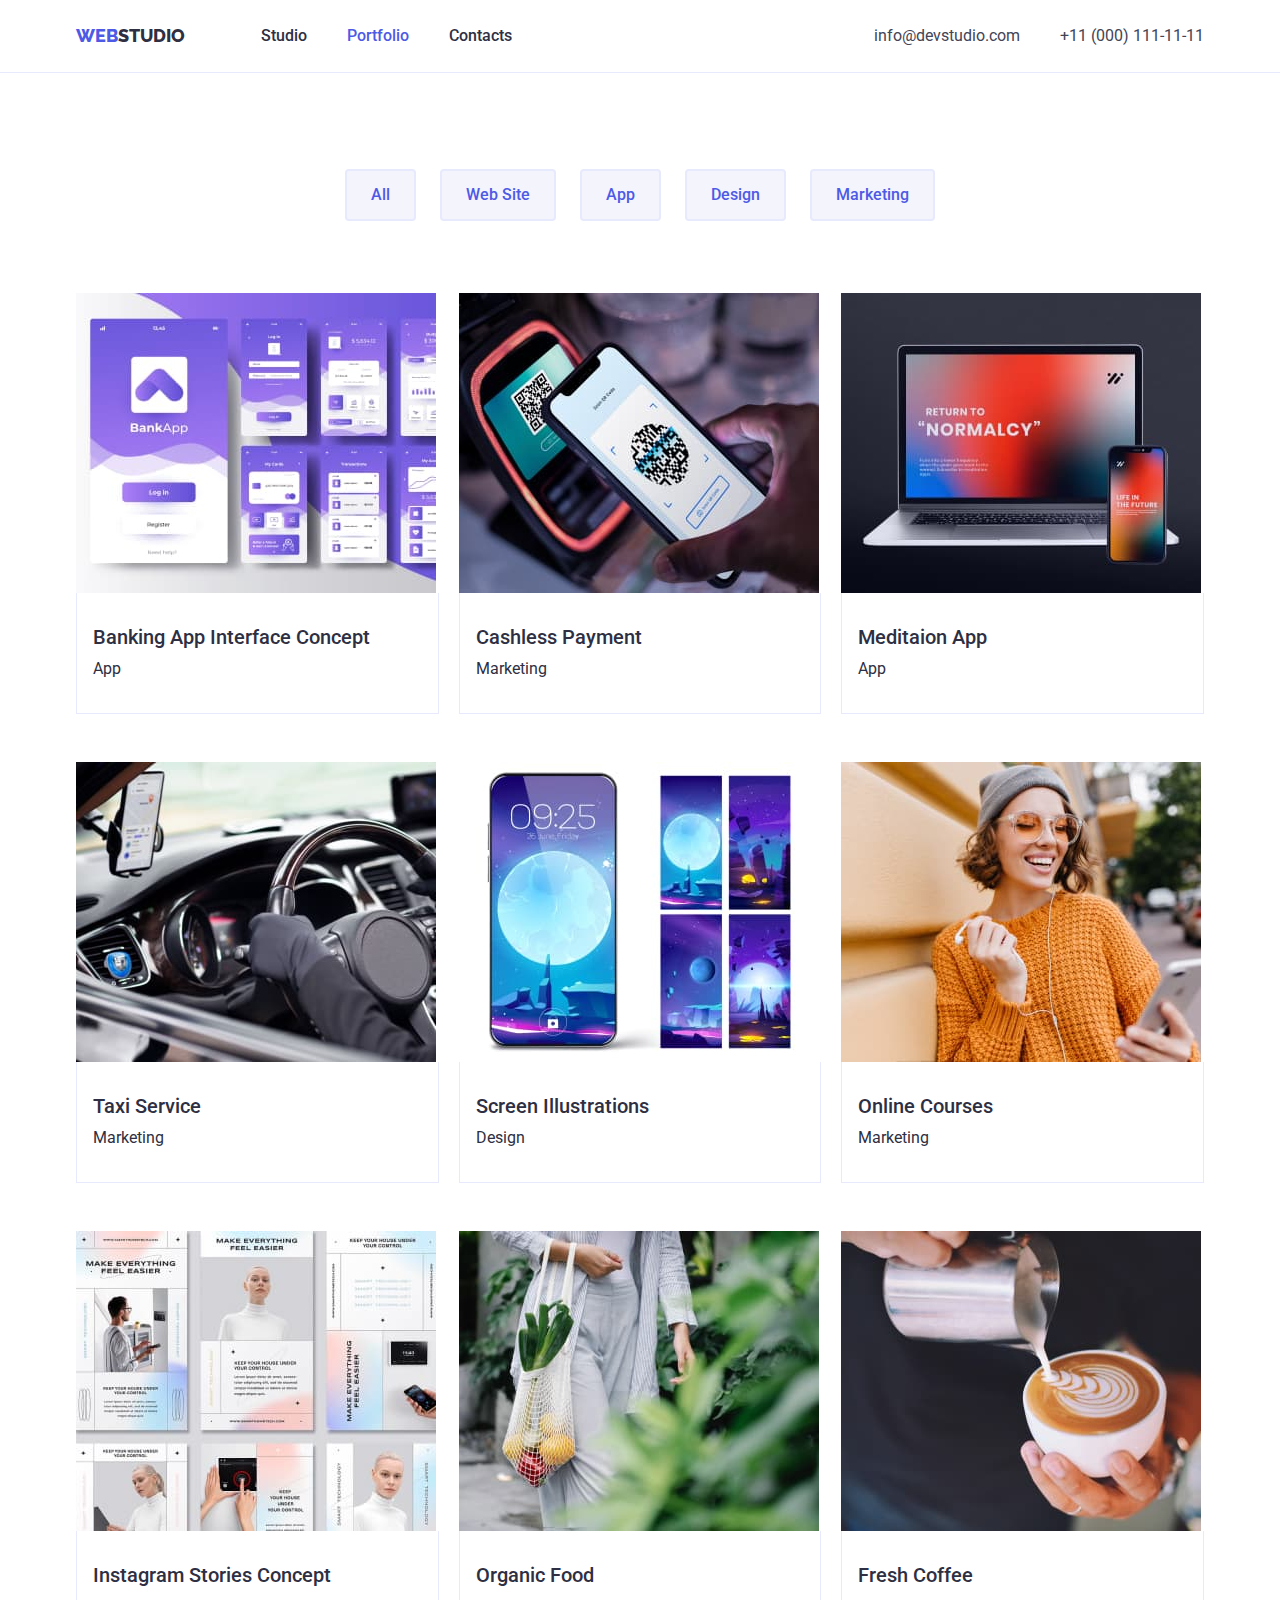
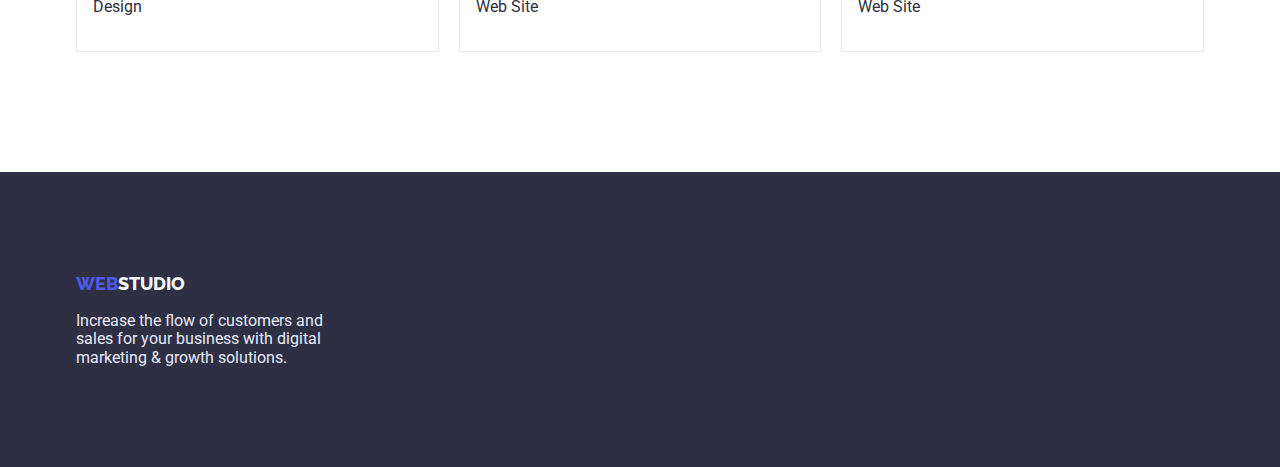
==== commit 62c8318c: "паддінг в герої, дів в галереї" ====
--- a/portfolio.htm
+++ b/portfolio.htm
@@ -60,81 +60,72 @@
                 </ul>
                 <ul class="products list">
                     <li class="products-item">
-                        <a href="">
-                            <div class="products-list"><img src="./images/img.jpg" alt="banking app" width="360">
-                            
+                        <a href=""><img src="./images/img.jpg" alt="banking app" width="360">
+                            <div class="products-list">
                                 <h2 class="products-title">Banking App Interface Concept</h2>
                                 <p class="products-text">App</p>
                             </div>
                         </a>
                     </li>
                     <li class="products-item">
-                        <a href="">
-                            <div class="products-list"><img src="./images/qar.jpg" alt="cashless payment" width="360">
-                            
+                        <a href=""><img src="./images/qar.jpg" alt="cashless payment" width="360">
+                            <div class="products-list">
                                 <h2 class="products-title">Cashless Payment</h2>
                                 <p class="products-text">Marketing</p>
                             </div>
                         </a>
                     </li>
                     <li class="products-item">
-                        <a href="">
-                            <div class="products-list"><img src="./images/nout.jpg" alt="meditaion app" width="360">
-                            
+                        <a href=""><img src="./images/nout.jpg" alt="meditaion app" width="360">
+                            <div class="products-list">
                                 <h2 class="products-title">Meditaion App</h2>
                                 <p class="products-text">App</p>
                             </div>
                         </a>
                     </li>
                     <li class="products-item">
-                        <a href="">
-                            <div class="products-list"><img src="./images/car.jpg" alt="taxi service" width="360">
-                            
+                        <a href=""><img src="./images/car.jpg" alt="taxi service" width="360">
+                            <div class="products-list">
                                 <h2 class="products-title">Taxi Service</h2>
                                 <p class="products-text">Marketing</p>
                             </div>
                         </a>
                     </li>
                     <li class="products-item">
-                        <a href="">
-                            <div class="products-list"><img src="./images/fon.jpg" alt="screen illustrations" width="360">
-                            
+                        <a href=""><img src="./images/fon.jpg" alt="screen illustrations" width="360">
+                            <div class="products-list">
                                 <h2 class="products-title">Screen Illustrations</h2>
                                 <p class="products-text">Design</p>
                             </div>
                         </a>
                     </li>
                     <li class="products-item">
-                        <a href="">
-                            <div class="products-list"><img src="./images/gerl.jpg" alt="online courses" width="360">
-                            
+                        <a href=""><img src="./images/gerl.jpg" alt="online courses" width="360">
+                            <div class="products-list">
                                 <h2 class="products-title">Online Courses</h2>
                                 <p class="products-text">Marketing</p>
                             </div>
                         </a>
                     </li>
                     <li class="products-item">
-                        <a href="">
-                            <div class="products-list"><img src="./images/saints.jpg" alt="instagram stories concept" width="360">
-                            
+                        <a href=""><img src="./images/saints.jpg" alt="instagram stories concept" width="360">
+                            <div class="products-list">
                                 <h2 class="products-title">Instagram Stories Concept</h2>
                                 <p class="products-text">Design</p>
                             </div>
                         </a>
                     </li>
                     <li class="products-item">
-                        <a href="">
-                            <div class="products-list"><img src="./images/prodyktu.jpg" alt="organic food" width="360">
-                            
+                        <a href=""><img src="./images/prodyktu.jpg" alt="organic food" width="360">
+                            <div class="products-list">
                                 <h2 class="products-title">Organic Food</h2>
                                 <p class="products-text">Web Site</p>
                             </div>
                         </a>
                     </li>
                     <li class="products-item">
-                        <a href="">
-                            <div class="products-list"><img src=".//images/coffee.jpg" alt="organic food" width="360">
-                            
+                        <a href=""><img src=".//images/coffee.jpg" alt="organic food" width="360">
+                            <div class="products-list">
                                 <h2 class="products-title">Fresh Coffee</h2>
                                 <p class="products-text">Web Site</p>
                             </div>
--- a/css/style.css
+++ b/css/style.css
@@ -103,7 +103,7 @@
 .hero{
     background: var(--primary-text-color);
     padding-top: 188px;
-    padding-bottom:292px; 
+    padding-bottom:188px; 
 }
 .hero-title{
     color: var(--wite-color-text);
@@ -186,7 +186,7 @@
     gap: 24px;
 }
 .doing-item{
-    width: calc((100%-48) / 3);
+    width: calc((100% - 48px) / 3);
 }
 /* ____________________________________________examples */
 .section-team{
@@ -202,7 +202,7 @@
     gap: 24px;
 }
 .team-item{
-    width: calc((100%-72) / 4);
+    width: calc((100% - 72px) / 4);
 
 }
 
@@ -251,23 +251,19 @@
 .products{
     display: flex;
     flex-wrap:wrap;
-    /* justify-content: space-between; */
+    justify-content: space-between;
     row-gap: 48px;
     column-gap: 20px;
 }
 .products-item{
-    width: calc((100% - 40) / 3);
+    width: calc((100% - 40px) / 3);
 }
 .products-list{
-    /* margin-bottom: 32px; */
-    /* padding-top: 32px;
-    padding-bottom: 32px; */
-    /* padding-left: 16px; */
-    /* background:tomato; */
     border: 1px;
     border-style: solid;
     border-top: none;
     border-color: var(--button-secondary-border);
+    
 
 }
 .products-title{
@@ -276,17 +272,17 @@
     font-size: 20px;
     line-height: 1.2;
     font-family: roboto, sans-serif;
-    margin-top: 32px;
+    padding-top: 32px;
     margin-bottom: 8px;
     padding-left: 16px;
 }
 .products-text {
     font-size: 16px;
     padding-left: 16px;
-    margin-bottom: 32px;
+    padding-bottom: 32px;
     line-height: 1.5;
     color: var(--primary-text-color);
-    font-family: roboto, sans-serif;
+    
 }
 .footer {
     background-color: var(--primary-text-color);
